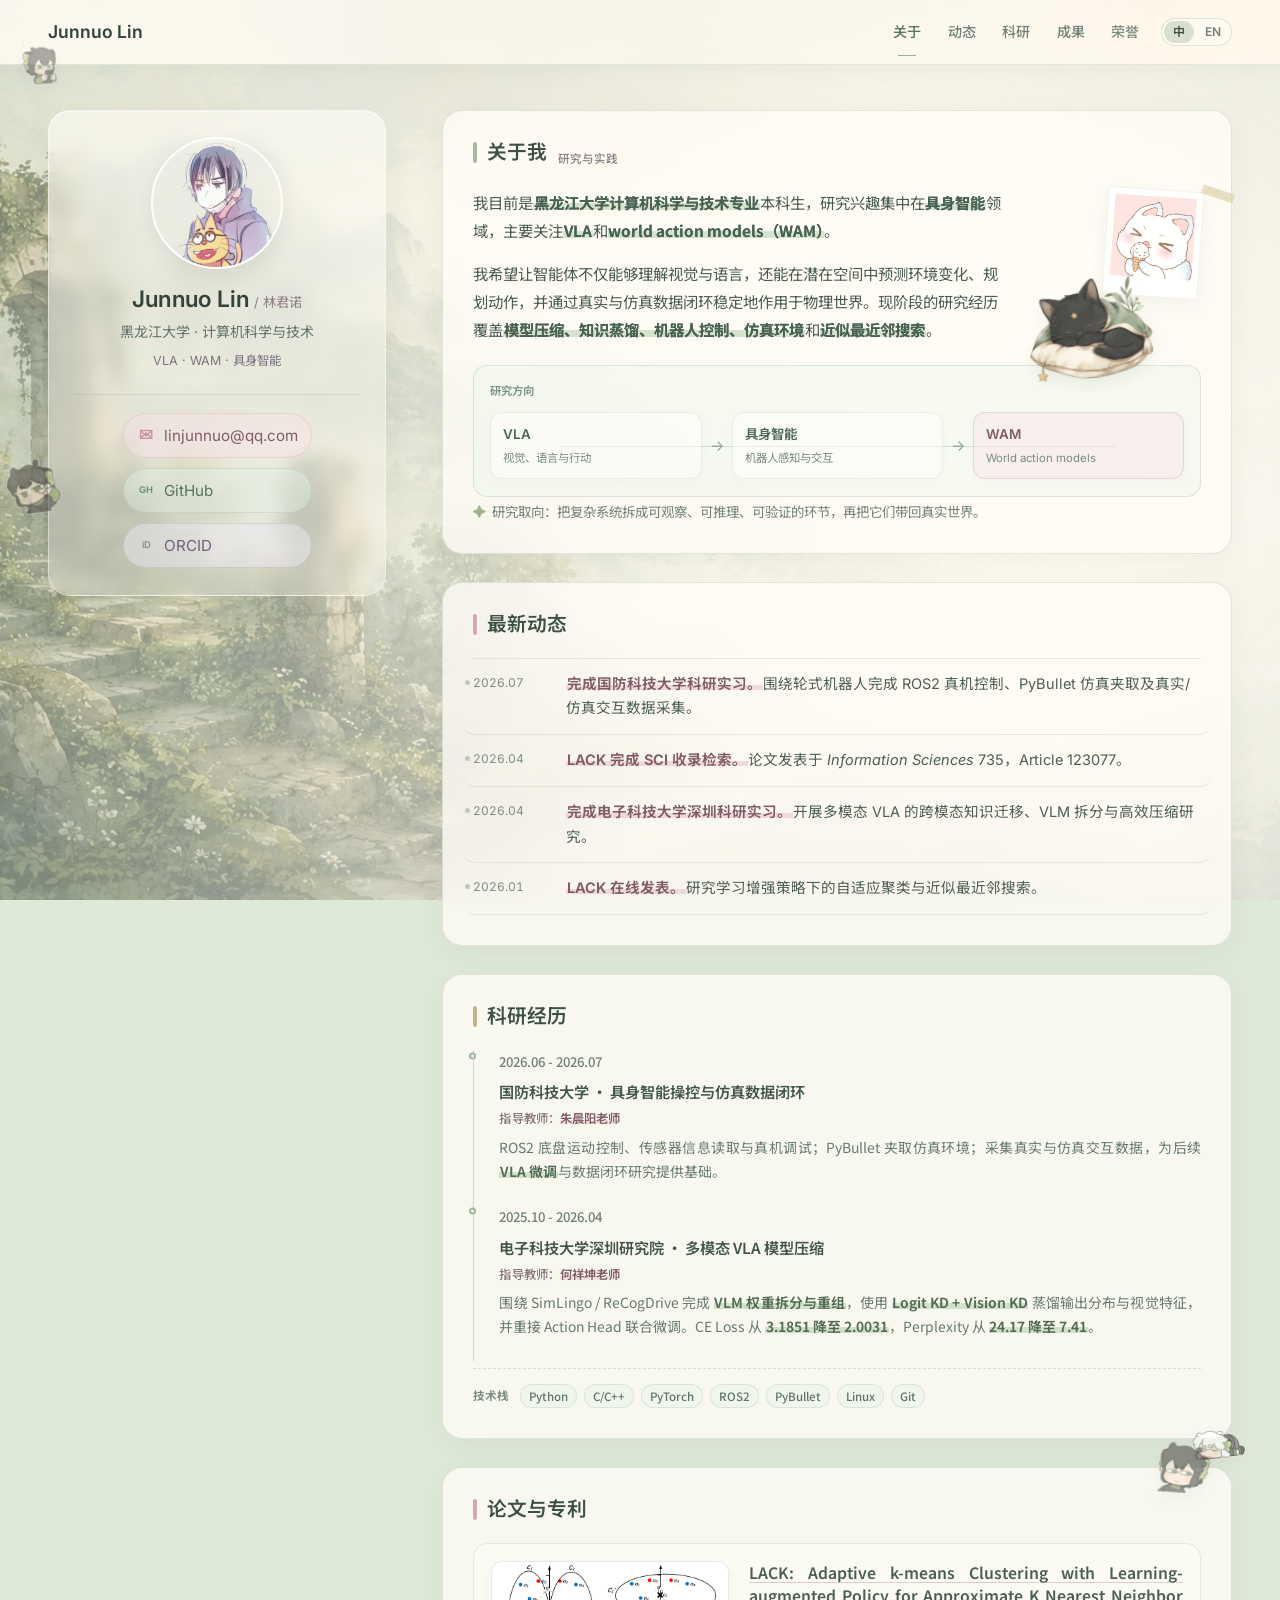
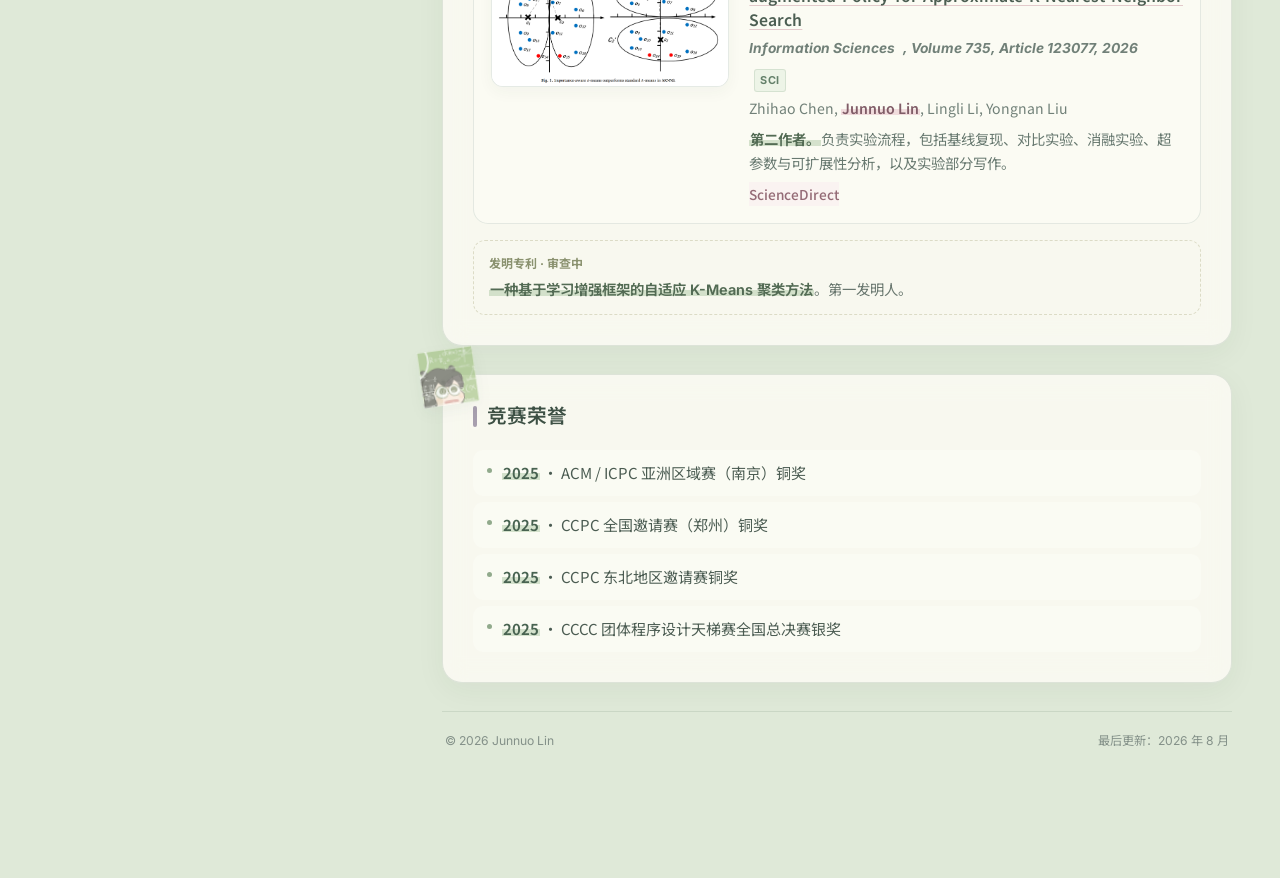
==== versions/v2/index.html @ f2a50eb1 "Publish refined bilingual academic homepage" ====
<!doctype html>
<html lang="zh-CN" data-language="zh">
<head>
  <meta charset="utf-8">
  <meta name="viewport" content="width=device-width, initial-scale=1">
  <meta name="description" content="林君诺的个人学术主页，研究方向集中在具身智能领域，主要关注 VLA 与 world action models（WAM）。">
  <meta name="theme-color" content="#e8eee2">
  <meta property="og:type" content="website">
  <meta property="og:url" content="https://jnlin-re.github.io/versions/v2/">
  <meta property="og:title" content="林君诺 | 学术主页">
  <meta property="og:description" content="具身智能领域，主要关注 VLA 与 world action models（WAM）。">
  <meta property="og:image" content="https://jnlin-re.github.io/assets/avatar-cutout.png">
  <title>林君诺 | 学术主页</title>
  <link rel="preconnect" href="https://fonts.googleapis.com">
  <link rel="preconnect" href="https://fonts.gstatic.com" crossorigin>
  <link href="https://fonts.googleapis.com/css2?family=Inter:wght@400;500;600;700&amp;family=Noto+Sans+SC:wght@400;500;600;700&amp;display=swap" rel="stylesheet">
  <link rel="stylesheet" href="css/main.css">
  <link rel="stylesheet" href="css/scrapbook.css">
  <script src="js/main.js" defer></script>
</head>
<body class="scrapbook-theme">
  <a class="skip-link" href="#main-content">
    <span data-lang="zh">跳到主要内容</span><span data-lang="en">Skip to main content</span>
  </a>

  <header class="site-header">
    <img class="header-sticker" src="assets/sticker-phone.gif" alt="" aria-hidden="true">
    <div class="container header-inner">
      <a class="site-name" href="#about" aria-label="Junnuo Lin homepage">Junnuo Lin</a>
      <nav class="top-nav" id="top-nav" aria-label="主导航" data-zh-label="主导航" data-en-label="Primary navigation">
        <a href="#about" data-section-link="about"><span data-lang="zh">关于</span><span data-lang="en">About</span></a>
        <a href="#news" data-section-link="news"><span data-lang="zh">动态</span><span data-lang="en">News</span></a>
        <a href="#research" data-section-link="research"><span data-lang="zh">科研</span><span data-lang="en">Research</span></a>
        <a href="#publications" data-section-link="publications"><span data-lang="zh">成果</span><span data-lang="en">Publications</span></a>
        <a href="#honors" data-section-link="honors"><span data-lang="zh">荣誉</span><span data-lang="en">Honors</span></a>
      </nav>
      <div class="header-actions">
        <div class="lang-switch" role="group" aria-label="语言选择" data-zh-label="语言选择" data-en-label="Language selection">
          <button class="lang-btn" type="button" data-lang-switch="zh" aria-pressed="true">中</button>
          <button class="lang-btn" type="button" data-lang-switch="en" aria-pressed="false">EN</button>
        </div>
      </div>
      <button class="menu-toggle" type="button" aria-expanded="false" aria-controls="top-nav" aria-label="打开菜单" data-zh-label="打开菜单" data-en-label="Open menu">
        <span data-lang="zh">菜单</span><span data-lang="en">Menu</span>
      </button>
    </div>
  </header>

  <main id="main-content">
    <section id="home-page" class="page-section active">
      <div class="container academic-layout">
        <aside class="profile-sidebar" aria-label="个人信息" data-zh-label="个人信息" data-en-label="Profile">
          <div class="profile-intro">
            <img class="avatar" src="../../assets/avatar-cutout.png" alt="林君诺的头像" data-zh-alt="林君诺的头像" data-en-alt="Portrait illustration of Junnuo Lin" width="460" height="460">
            <div class="intro-text">
              <h1 class="profile-name">Junnuo Lin <span class="profile-name-zh">/ 林君诺</span></h1>
              <p class="sidebar-role"><span data-lang="zh">黑龙江大学 · 计算机科学与技术</span><span data-lang="en">Heilongjiang University · Computer Science and Technology</span></p>
              <p class="sidebar-note"><span data-lang="zh">VLA · WAM · 具身智能</span><span data-lang="en">VLA · WAM · Embodied AI</span></p>
            </div>
          </div>

          <ul class="profile-links" aria-label="联系方式" data-zh-label="联系方式" data-en-label="Contact links">
            <li class="profile-email"><a href="mailto:linjunnuo@qq.com">linjunnuo@qq.com</a></li>
            <li class="github-link"><a href="https://github.com/jnlin-re" target="_blank" rel="noreferrer">GitHub</a></li>
            <li><a href="https://orcid.org/0009-0009-2755-1236" target="_blank" rel="noreferrer">ORCID</a></li>
          </ul>
          <img class="sidebar-sticker sidebar-sticker-bottom" src="assets/sticker-peek.gif" alt="" aria-hidden="true">
        </aside>

        <div class="content academic-content">
          <section id="about" class="section about" aria-labelledby="about-title">
            <div class="about-heading">
              <h2 id="about-title" class="section-title"><span data-lang="zh">关于我</span><span data-lang="en">About Me</span></h2>
              <span class="about-title-status"><span data-lang="zh">研究与实践</span><span data-lang="en">Research and practice</span></span>
            </div>
            <div class="about-shell">
              <div class="about-art" aria-hidden="true">
                <figure class="icecream-card"><img src="assets/icecream-cat.png" alt=""></figure>
                <img class="sleepy-cat" src="assets/original-black-cat-mascot.png" alt="">
              </div>
              <div class="about-copy">
                <p data-lang="zh">我目前是<strong>黑龙江大学计算机科学与技术专业</strong>本科生，研究兴趣集中在<strong>具身智能</strong>领域，主要关注<strong>VLA</strong>和<strong>world action models（WAM）</strong>。</p>
                <p data-lang="en">I am an undergraduate student in <strong>Computer Science and Technology at Heilongjiang University</strong>. My research interests center on <strong>embodied intelligence</strong>, with a focus on <strong>VLA</strong> and <strong>world action models (WAM)</strong>.</p>
                <p data-lang="zh">我希望让智能体不仅能够理解视觉与语言，还能在潜在空间中预测环境变化、规划动作，并通过真实与仿真数据闭环稳定地作用于物理世界。现阶段的研究经历覆盖<strong>模型压缩、知识蒸馏、机器人控制、仿真环境</strong>和<strong>近似最近邻搜索</strong>。</p>
                <p data-lang="en">I am interested in agents that go beyond visual-language understanding to predict environmental dynamics, plan actions in latent space, and interact reliably with the physical world through real-to-simulation data loops. My current experience spans <strong>model compression, knowledge distillation, robot control, simulation</strong>, and <strong>approximate nearest-neighbor search</strong>.</p>
                <div class="academic-route" aria-label="研究方向" data-zh-label="研究方向" data-en-label="Research focus">
                  <span class="route-label"><span data-lang="zh">研究方向</span><span data-lang="en">Research Focus</span></span>
                  <div class="route-stops">
                    <span class="route-stop"><b>VLA</b><small><span data-lang="zh">视觉、语言与行动</span><span data-lang="en">Vision, language, and action</span></small></span>
                    <span class="route-arrow" aria-hidden="true">&#8594;</span>
                    <span class="route-stop"><b><span data-lang="zh">具身智能</span><span data-lang="en">Embodied AI</span></b><small><span data-lang="zh">机器人感知与交互</span><span data-lang="en">Robotic perception and interaction</span></small></span>
                    <span class="route-arrow" aria-hidden="true">&#8594;</span>
                    <span class="route-stop current"><b>WAM</b><small>World action models</small></span>
                  </div>
                </div>
                <p class="about-aside" data-lang="zh">研究取向：把复杂系统拆成可观察、可推理、可验证的环节，再把它们带回真实世界。</p>
                <p class="about-aside" data-lang="en">Research principle: turn complex systems into observable, reasoned, and verifiable parts, then bring them back to the physical world.</p>
              </div>
            </div>
          </section>

          <section id="news" class="section news" aria-labelledby="news-title">
            <div class="section-heading"><h2 id="news-title" class="section-title"><span data-lang="zh">最新动态</span><span data-lang="en">News</span></h2></div>
            <ul class="news-list">
              <li class="news-item">
                <time datetime="2026-07" class="news-date">2026.07</time>
                <div class="news-copy">
                  <p data-lang="zh"><strong>完成国防科技大学科研实习。</strong>围绕轮式机器人完成 ROS2 真机控制、PyBullet 仿真夹取及真实/仿真交互数据采集。</p>
                  <p data-lang="en"><strong>Completed a research internship at the National University of Defense Technology.</strong> Worked on ROS2 control, PyBullet grasping simulation, and real/sim interaction data collection for a wheeled robot.</p>
                </div>
              </li>
              <li class="news-item">
                <time datetime="2026-04" class="news-date">2026.04</time>
                <div class="news-copy">
                  <p data-lang="zh"><strong>LACK 完成 SCI 收录检索。</strong>论文发表于 <em>Information Sciences</em> 735，Article 123077。</p>
                  <p data-lang="en"><strong>LACK was indexed by SCI.</strong> The paper was published in <em>Information Sciences</em> 735, Article 123077.</p>
                </div>
              </li>
              <li class="news-item">
                <time datetime="2026-04" class="news-date">2026.04</time>
                <div class="news-copy">
                  <p data-lang="zh"><strong>完成电子科技大学深圳科研实习。</strong>开展多模态 VLA 的跨模态知识迁移、VLM 拆分与高效压缩研究。</p>
                  <p data-lang="en"><strong>Completed a research internship at UESTC Shenzhen.</strong> Studied cross-modal knowledge transfer, VLM decoupling, and efficient compression for multimodal VLA agents.</p>
                </div>
              </li>
              <li class="news-item">
                <time datetime="2026-01" class="news-date">2026.01</time>
                <div class="news-copy">
                  <p data-lang="zh"><strong>LACK 在线发表。</strong>研究学习增强策略下的自适应聚类与近似最近邻搜索。</p>
                  <p data-lang="en"><strong>LACK was published online.</strong> The work studies adaptive clustering and approximate nearest-neighbor search with a learning-augmented policy.</p>
                </div>
              </li>
            </ul>
          </section>

          <section id="research" class="section" aria-labelledby="research-title">
            <img class="section-sticker project-sticker" src="assets/sticker-tired.gif" alt="" aria-hidden="true">
            <h2 id="research-title" class="section-title"><span data-lang="zh">科研经历</span><span data-lang="en">Research Experience</span></h2>
            <ul class="project-list timeline">
              <li class="project-item">
                <span class="timeline-time">2026.06 - 2026.07</span>
                <div class="project-head">
                  <p class="entry-title" data-lang="zh">国防科技大学 · 具身智能操控与仿真数据闭环</p>
                  <p class="entry-title" data-lang="en">National University of Defense Technology · Embodied Control and Sim-to-Real Data Loop</p>
                  <p class="entry-mentor" data-lang="zh">指导教师：<span class="mentor-name">朱晨阳老师</span></p>
                  <p class="entry-mentor" data-lang="en">Mentor: <span class="mentor-name">Chenyang Zhu</span></p>
                  <p class="entry-sub" data-lang="zh">ROS2 底盘运动控制、传感器信息读取与真机调试；PyBullet 夹取仿真环境；采集真实与仿真交互数据，为后续 <strong>VLA 微调</strong>与数据闭环研究提供基础。</p>
                  <p class="entry-sub" data-lang="en">Integrated ROS2 chassis control, sensor access, and real-robot debugging; built a PyBullet grasping environment; and collected real/sim interaction data for later <strong>VLA fine-tuning</strong> and closed-loop research.</p>
                </div>
              </li>
              <li class="project-item">
                <span class="timeline-time">2025.10 - 2026.04</span>
                <div class="project-head">
                  <p class="entry-title" data-lang="zh">电子科技大学深圳研究院 · 多模态 VLA 模型压缩</p>
                  <p class="entry-title" data-lang="en">UESTC Shenzhen · Multimodal VLA Model Compression</p>
                  <p class="entry-mentor" data-lang="zh">指导教师：<span class="mentor-name">何祥坤老师</span></p>
                  <p class="entry-mentor" data-lang="en">Mentor: <span class="mentor-name">Xiangkun He</span></p>
                  <p class="entry-sub" data-lang="zh">围绕 SimLingo / ReCogDrive 完成 <strong>VLM 权重拆分与重组</strong>，使用 <strong>Logit KD + Vision KD</strong> 蒸馏输出分布与视觉特征，并重接 Action Head 联合微调。CE Loss 从 <strong>3.1851 降至 2.0031</strong>，Perplexity 从 <strong>24.17 降至 7.41</strong>。</p>
                  <p class="entry-sub" data-lang="en">Decoupled and reorganized <strong>VLM weights</strong> from SimLingo / ReCogDrive-related models, then used <strong>Logit KD + Vision KD</strong> and action-head fine-tuning. CE Loss decreased from <strong>3.1851 to 2.0031</strong>, and Perplexity from <strong>24.17 to 7.41</strong>.</p>
                </div>
              </li>
            </ul>
            <div class="toolkit" aria-label="技术栈" data-zh-label="技术栈" data-en-label="Toolkit">
              <span class="toolkit-label"><span data-lang="zh">技术栈</span><span data-lang="en">Toolkit</span></span>
              <span>Python</span><span>C/C++</span><span>PyTorch</span><span>ROS2</span><span>PyBullet</span><span>Linux</span><span>Git</span>
            </div>
          </section>

          <section id="publications" class="section" aria-labelledby="publications-title">
            <img class="section-sticker publication-sticker" src="assets/sticker-curious.gif" alt="" aria-hidden="true">
            <h2 id="publications-title" class="section-title"><span data-lang="zh">论文与专利</span><span data-lang="en">Publications and Patent</span></h2>
            <div class="publication lack-publication">
              <figure class="pub-figure">
                <img class="pub-figure-image" src="assets/lack-figure.png" alt="LACK 论文图 1：重要性感知 k-means 与标准 k-means 在 AKNNs 中的比较" data-zh-alt="LACK 论文图 1：重要性感知 k-means 与标准 k-means 在 AKNNs 中的比较" data-en-alt="LACK Figure 1: Importance-aware k-means compared with standard k-means in AKNNs" width="1337" height="704" loading="lazy" decoding="async">
              </figure>
              <div class="pub-content">
                <p class="pub-title"><a href="https://www.sciencedirect.com/science/article/abs/pii/S0020025526000083" target="_blank" rel="noreferrer">LACK: Adaptive k-means Clustering with Learning-augmented Policy for Approximate K Nearest Neighbor Search</a></p>
                <p class="pub-venue"><em>Information Sciences</em>, Volume 735, Article 123077, 2026 <span class="pub-venue-tag">SCI</span></p>
                <p class="pub-authors">Zhihao Chen, <strong class="author-highlight">Junnuo Lin</strong>, Lingli Li, Yongnan Liu</p>
                <p class="pub-desc" data-lang="zh"><strong>第二作者。</strong>负责实验流程，包括基线复现、对比实验、消融实验、超参数与可扩展性分析，以及实验部分写作。</p>
                <p class="pub-desc" data-lang="en"><strong>Second author.</strong> Contributed the experimental pipeline, including baseline reproduction, comparative and ablation studies, hyperparameter and scalability analysis, and writing the experimental section.</p>
                <div class="pub-links"><a href="https://www.sciencedirect.com/science/article/abs/pii/S0020025526000083" target="_blank" rel="noreferrer">ScienceDirect</a></div>
              </div>
            </div>
            <div class="patent-note">
              <p class="patent-label"><span data-lang="zh">发明专利 · 审查中</span><span data-lang="en">Invention Patent · Under Review</span></p>
              <p data-lang="zh"><strong>一种基于学习增强框架的自适应 K-Means 聚类方法</strong>。第一发明人。</p>
              <p data-lang="en"><strong>An Adaptive K-Means Clustering Method Based on a Learning-Augmented Framework.</strong> First inventor.</p>
            </div>
          </section>

          <section id="honors" class="section" aria-labelledby="honors-title">
            <img class="section-sticker award-sticker" src="assets/sticker-math.gif" alt="" aria-hidden="true">
          <h2 id="honors-title" class="section-title"><span data-lang="zh">竞赛荣誉</span><span data-lang="en">Honors</span></h2>
          <ul class="award-list">
              <li class="award-item"><strong>2025</strong> · <span data-lang="zh">ACM / ICPC 亚洲区域赛（南京）铜奖</span><span data-lang="en">ACM / ICPC Asia Regional Contest, Nanjing - Bronze Medal</span></li>
              <li class="award-item"><strong>2025</strong> · <span data-lang="zh">CCPC 全国邀请赛（郑州）铜奖</span><span data-lang="en">CCPC National Invitational Contest, Zhengzhou - Bronze Medal</span></li>
              <li class="award-item"><strong>2025</strong> · <span data-lang="zh">CCPC 东北地区邀请赛铜奖</span><span data-lang="en">CCPC Northeast Invitational Contest - Bronze Medal</span></li>
              <li class="award-item"><strong>2025</strong> · <span data-lang="zh">CCCC 团体程序设计天梯赛全国总决赛银奖</span><span data-lang="en">CCCC Collegiate Computer Programming Contest National Finals - Silver Medal</span></li>
            </ul>
          </section>

          <footer class="site-footer">
            <p>© 2026 Junnuo Lin</p>
            <p><span data-lang="zh">最后更新：2026 年 8 月</span><span data-lang="en">Last updated: August 2026</span></p>
          </footer>
        </div>
      </div>
    </section>
  </main>
</body>
</html>
---- versions/v2/css/main.css ----
:root{--bg:#f8f5fb;--bg-elevated:#ffffff;--bg-card:#ffffff;--text:#2d2040;--muted:#7b6b8a;--border:#e0d8ec;--link:#6b4f8a;--accent:#7b5ea7;--accent-glow:rgba(123, 94, 167, 0.12);--container:860px;--header-h:62px;--serif:"Noto Serif SC",Georgia,"Times New Roman",serif;--sans:"Lato","Noto Sans SC","PingFang SC","Microsoft YaHei",sans-serif;--radius:10px;--shadow-sm:0 1px 3px rgba(45, 32, 64, 0.08);--shadow-md:0 4px 16px rgba(45, 32, 64, 0.1);--transition:0.25s cubic-bezier(0.4, 0, 0.2, 1)}*,::after,::before{margin:0;padding:0;box-sizing:border-box}html{scroll-behavior:smooth}body{font-family:var(--serif);background:var(--bg);color:var(--text);line-height:1.7;-webkit-font-smoothing:antialiased;-moz-osx-font-smoothing:grayscale}img{max-width:100%;display:block}a{color:var(--link);text-decoration:none}a:hover{color:var(--text);border-bottom:1px dotted}.container{width:min(var(--container),calc(100% - 40px));margin:0 auto}.site-header{position:fixed;top:0;left:0;right:0;z-index:1000;border-bottom:1px solid var(--border);background:rgba(248,245,251,.95);backdrop-filter:blur(8px);-webkit-backdrop-filter:blur(8px)}.header-inner{display:flex;align-items:center;min-height:var(--header-h);gap:16px}.nav-brand{display:flex;align-items:center;gap:10px}.avatar-small{width:32px;height:32px;border-radius:50%;object-fit:cover}.site-name{font-family:var(--serif);font-size:1.15rem;font-weight:700;color:var(--text);text-decoration:none;letter-spacing:.01em}.site-name:hover{color:var(--text);text-decoration:none}.top-nav{display:flex;align-items:center;gap:28px;margin-left:auto}.top-nav a{color:var(--muted);font-size:.92rem;font-weight:500;text-decoration:none;padding:4px 0;position:relative;transition:color .2s;letter-spacing:.02em}.top-nav a.active,.top-nav a:hover{color:var(--text)}.top-nav a.active::after{content:'';position:absolute;bottom:-2px;left:0;right:0;height:1.5px;background:var(--text)}.header-actions{display:flex;align-items:center;gap:10px;margin-left:8px}.lang-switch{display:inline-flex;align-items:center;gap:3px;padding:3px;border:1px solid var(--border);border-radius:999px;background:0 0}.lang-btn{border:none;background:0 0;color:var(--muted);font:inherit;font-size:.85rem;font-weight:700;line-height:1;padding:6px 11px;border-radius:999px;cursor:pointer;transition:background .2s,color .2s}.lang-btn:hover{color:var(--text)}.lang-btn.active{background:var(--text);color:var(--bg)}.menu-toggle{display:none;border:1px solid var(--border);background:0 0;color:var(--text);font:inherit;font-size:.9rem;padding:6px 10px;cursor:pointer;border-radius:4px}main{margin-top:var(--header-h);min-height:calc(100vh - var(--header-h))}.page-section{display:none;animation:.3s fadeIn}.page-section.active{display:block}@keyframes fadeIn{from{opacity:0;transform:translateY(8px)}to{opacity:1;transform:translateY(0)}}#intro-page{background:#111;color:#e8e0d6;position:relative;height:calc(100vh - var(--header-h));overflow:hidden}.intro-shell{height:calc(100vh - var(--header-h));display:flex;align-items:center;justify-content:center;padding:40px 20px}.scene{text-align:center;user-select:none}.intro-tagline{position:relative;display:inline-block;margin-bottom:0}.intro-tagline h1{font-family:var(--serif);font-size:clamp(2.4rem, 7vw, 4.2rem);font-weight:800;line-height:1.2;color:#f5e6d3;letter-spacing:.08em;padding-top:50px;text-shadow:0 1px 0 #d4c4b0,0 2px 0 #c2b09c,0 3px 0 #b09d88,0 4px 0 #9e8a76,0 5px 0 #8c7764,0 6px 1px rgba(0,0,0,.15),0 8px 24px rgba(0,0,0,.35)}.cat-stage{position:absolute;top:10px;right:10px;width:65px;height:50px;z-index:10;filter:drop-shadow(0 2px 4px rgba(45, 32, 64, .15));cursor:pointer;transition:transform .1s}.cat-stage svg{display:block;width:100%;height:100%;overflow:visible}.cat-states{display:flex;justify-content:center;gap:8px;margin-top:14px}.cat-state-dot{width:8px;height:8px;border-radius:50%;background:rgba(255,255,255,.2);cursor:pointer;transition:background .25s,transform .25s}.cat-state-dot:hover{transform:scale(1.3)}.cat-state-dot.active{background:#d4a574}.cat-state-label{margin-top:8px;font-size:.82rem;color:rgba(255,255,255,.4);letter-spacing:.04em}.intro-divider{width:40px;height:1px;background:rgba(255,255,255,.15);margin:24px auto 16px}.intro-name{font-family:var(--serif);font-size:.9rem;font-weight:700;letter-spacing:.25em;color:rgba(255,255,255,.35);margin-bottom:16px}.intro-nav{display:flex;justify-content:center;align-items:center;gap:12px;font-size:.88rem}.intro-nav a{color:rgba(255,255,255,.5);text-decoration:none;cursor:pointer;transition:color .2s}.intro-nav a:hover{color:#d4a574}.intro-nav-dot{color:rgba(255,255,255,.15)}.intro-hint{position:fixed;bottom:20px;left:0;right:0;text-align:center;font-size:.75rem;color:rgba(255,255,255,.2);pointer-events:none;letter-spacing:.03em}@keyframes tailWag{0%,100%{transform:rotate(-8deg)}50%{transform:rotate(8deg)}}@keyframes tailWagFast{0%,100%{transform:rotate(-12deg)}50%{transform:rotate(12deg)}}.profile-center{text-align:center;padding:48px 32px 36px;margin-bottom:48px;background:linear-gradient(180deg,var(--accent-glow) 0,transparent 100%);border-bottom:1px solid var(--border);border-radius:var(--radius) var(--radius) 0 0;position:relative}.profile-center::before{content:'';position:absolute;top:0;left:50%;transform:translateX(-50%);width:120px;height:2px;background:linear-gradient(90deg,transparent,var(--accent),transparent)}.profile-center .avatar{width:96px;height:96px;border-radius:50%;object-fit:cover;margin:0 auto 16px;display:block;border:3px solid var(--accent);box-shadow:0 0 20px var(--accent-glow),0 0 40px rgba(123,94,167,.08);transition:transform var(--transition),box-shadow var(--transition)}.profile-center .avatar:hover{transform:scale(1.05);box-shadow:0 0 28px var(--accent-glow),0 0 56px rgba(123,94,167,.12)}.profile-name{font-family:var(--serif);font-size:1.65rem;font-weight:700;line-height:1.2;letter-spacing:.04em;color:var(--text)}.profile-name-en{font-size:.88rem;font-weight:400;font-style:italic;color:var(--muted);margin-top:4px}.profile-meta{margin-top:10px;display:flex;justify-content:center;gap:6px;font-size:.88rem;color:var(--muted);list-style:none}.profile-meta li+li::before{content:'·';margin-right:6px;color:var(--border)}.profile-tags{margin-top:14px;display:flex;justify-content:center;flex-wrap:wrap;gap:8px}.profile-tag{font-size:.78rem;padding:4px 14px;background:rgba(123,94,167,.1);color:var(--accent);border-radius:999px;letter-spacing:.02em;border:1px solid rgba(123,94,167,.2);transition:background var(--transition),border-color var(--transition)}.profile-tag:hover{background:rgba(123,94,167,.18);border-color:rgba(123,94,167,.35)}.profile-links{margin-top:16px;display:flex;justify-content:center;flex-wrap:wrap;gap:10px}.profile-links a{font-size:.84rem;color:var(--muted);text-decoration:none;padding:5px 16px;border:1px solid var(--border);border-radius:999px;transition:all var(--transition)}.profile-links a:hover{color:var(--accent);border-color:var(--accent);background:rgba(123,94,167,.08);text-decoration:none}.content{max-width:840px;margin:0 auto}.timeline{list-style:none;border-left:2px solid var(--border);padding-left:24px;position:relative}.timeline-time{display:block;font-size:.8rem;font-weight:600;color:var(--accent);letter-spacing:.04em;margin-bottom:4px;position:relative}.timeline-time::before{content:'';position:absolute;left:-51px;top:50%;transform:translateY(-50%);width:8px;height:8px;border-radius:50%;background:var(--accent);box-shadow:0 0 8px var(--accent-glow)}.pub-venue-tag{display:inline-block;font-size:.76rem;padding:2px 8px;background:rgba(123,94,167,.12);color:var(--accent);border-radius:4px;font-weight:600;letter-spacing:.02em}.pub-role-tag{display:inline-block;font-size:.76rem;padding:2px 8px;background:rgba(123,94,167,.18);color:#a78bc7;border:1px solid rgba(123,94,167,.35);border-radius:4px;font-weight:700;letter-spacing:.02em}.section+.section{margin-top:56px}.section-title{font-family:var(--serif);font-size:1.25rem;font-weight:700;letter-spacing:.06em;margin-bottom:22px;padding:20px 0 0;border-top:none;color:var(--accent);display:flex;align-items:center;gap:12px}.section-title::before{content:'';display:inline-block;width:4px;height:1.1em;background:var(--accent);border-radius:2px;flex-shrink:0}.section:first-child .section-title{padding-top:0}.about p{font-size:.96rem;line-height:1.85;color:#4a3d5a;padding:16px 20px;background:#f3eef8;border-radius:var(--radius);border-left:3px solid var(--accent);box-shadow:var(--shadow-sm)}.award-list,.edu-list,.project-list{list-style:none}.edu-item{padding:14px 20px;background:var(--bg-card);border-radius:var(--radius);border:1px solid var(--border)}.contact-item{padding:10px 0;border-bottom:1px solid var(--border)}.contact-item:last-child{border-bottom:none}.edu-head,.project-head{display:grid;grid-template-columns:minmax(0,1fr) auto;gap:10px;align-items:start}.entry-title{font-size:.95rem;font-weight:600;color:var(--text)}.entry-sub{margin-top:3px;font-size:.88rem;color:var(--muted)}.entry-time{white-space:nowrap;font-size:.85rem;color:var(--muted);font-variant-numeric:tabular-nums}.pub-caption{font-size:.88rem;color:var(--muted);margin-bottom:26px}.publication{display:flex;gap:24px;margin-bottom:36px;align-items:flex-start;background:var(--bg-card);border-radius:var(--radius);border:1px solid var(--border);padding:20px;transition:border-color var(--transition),box-shadow var(--transition)}.publication:hover{border-color:rgba(123,94,167,.25);box-shadow:var(--shadow-md)}.publogo{width:200px;height:auto;min-height:80px;max-height:150px;border-radius:6px;box-shadow:var(--shadow-sm);flex-shrink:0;object-fit:contain;border:1px solid var(--border);transition:transform .2s;background:var(--bg)}.publication:hover .publogo{transform:scale(1.02)}.pub-content{flex:1;min-width:0}.pub-title{font-family:var(--serif);font-weight:700;font-size:1.05rem;color:var(--text);display:block;margin-bottom:6px;line-height:1.4}.pub-title:hover{color:var(--accent);text-decoration:none}.pub-title a{color:var(--text);transition:color var(--transition)}.pub-title a:hover{color:var(--accent);text-decoration:none}.pub-venue{display:flex;flex-wrap:wrap;align-items:baseline;gap:8px;margin:5px 0 7px;font-size:.92rem;font-weight:700;color:var(--text);letter-spacing:.2px}.pub-venue .pub-venue-tag{display:inline-flex;align-items:center;font-size:.78rem;font-weight:700;padding:2px 9px;border-radius:4px;background:rgba(123,94,167,.12);color:var(--accent);border:1px solid rgba(123,94,167,.2)}.pub-venue .pub-role-tag{display:inline-flex;align-items:center;font-size:.78rem;font-weight:700;padding:2px 9px;border-radius:4px;background:rgba(123,94,167,.18);color:#a78bc7;border:1px solid rgba(123,94,167,.35)}.pub-authors{color:var(--muted);margin:6px 0;font-size:.9rem;line-height:1.55}.pub-authors .author-highlight{color:var(--accent);font-weight:700}.pub-desc{margin-top:8px;font-size:.9rem;color:#5a4d6a;line-height:1.65;font-style:italic}.pub-links{margin-top:10px;display:flex;flex-wrap:wrap;align-items:center;gap:14px}.pub-links a{display:inline-flex;align-items:center;font-size:.82rem;font-weight:700;text-transform:uppercase;letter-spacing:.4px;padding:3px 12px;border:1px solid var(--border);border-radius:999px;text-decoration:none;color:var(--muted);transition:all var(--transition)}.pub-links a:hover{color:var(--accent);border-color:var(--accent);background:rgba(123,94,167,.08);text-decoration:none}.project-item{padding:16px 20px 20px;position:relative;background:var(--bg-card);border-radius:var(--radius);border:1px solid var(--border);margin-bottom:12px;transition:border-color var(--transition),box-shadow var(--transition),transform var(--transition)}.project-item:hover{border-color:rgba(123,94,167,.25);box-shadow:var(--shadow-md);transform:translateY(-1px)}.project-item:last-child{margin-bottom:0}.project-points{margin-top:8px;padding-left:16px;display:grid;gap:4px;list-style-type:disc}.project-points li{font-size:.9rem;color:#5a4d6a;line-height:1.65}.award-list{list-style:none;display:grid;gap:8px}.award-item{padding:12px 16px;border-bottom:none;font-size:.92rem;color:var(--text);line-height:1.5;background:var(--bg-card);border-radius:8px;border:1px solid var(--border);display:flex;align-items:center;gap:10px;transition:border-color var(--transition),transform var(--transition)}.award-item::before{content:'◆';color:var(--accent);font-size:.6rem;flex-shrink:0}.award-item:hover{border-color:rgba(123,94,167,.25);transform:translateX(4px)}.award-item:last-child{border-bottom:none}.contact-list{list-style:none;max-width:540px;background:var(--bg-card);border-radius:var(--radius);border:1px solid var(--border);padding:8px 20px}.blog-container{max-width:860px;margin:0 auto;padding:28px 0 56px}.blog-header{margin-bottom:28px;padding-top:20px;border-top:1px solid var(--border)}.blog-title{font-family:var(--serif);font-size:1.25rem;font-weight:700;letter-spacing:.06em;color:var(--accent);display:flex;align-items:center;gap:12px}.blog-title::before{content:'';display:inline-block;width:4px;height:1.1em;background:var(--accent);border-radius:2px;flex-shrink:0}.blog-list{list-style:none;border-left:2px solid var(--border);padding-left:24px}.blog-card{padding:16px 20px;position:relative;cursor:pointer;margin-bottom:12px;background:var(--bg-card);border-radius:var(--radius);border:1px solid var(--border);transition:border-color var(--transition),box-shadow var(--transition),transform var(--transition)}.blog-card:last-child{margin-bottom:0}.blog-card:hover{border-color:rgba(123,94,167,.25);box-shadow:var(--shadow-md);transform:translateY(-2px)}.blog-card .timeline-time{display:block;font-size:.8rem;font-weight:600;color:var(--accent);letter-spacing:.04em;margin-bottom:6px}.blog-tag{display:inline-block;background:0 0;padding:2px 8px;border-radius:3px;font-size:.75rem;color:var(--muted);margin-bottom:8px;border:1px solid var(--border);letter-spacing:.02em}.blog-card-title{font-family:var(--serif);font-size:1.08rem;font-weight:700;margin-bottom:8px;color:var(--text);line-height:1.4}.blog-card-excerpt{font-size:.9rem;color:#5a4d6a;line-height:1.6;margin-bottom:12px;display:-webkit-box;-webkit-line-clamp:2;-webkit-box-orient:vertical;overflow:hidden}.blog-card-footer{display:flex;justify-content:space-between;align-items:center;flex-wrap:wrap;gap:10px}.blog-metrics{display:flex;flex-wrap:wrap;gap:8px;font-size:.78rem;color:var(--muted)}.blog-metric{display:inline-block;padding:1px 6px;background:0 0;border:1px solid var(--border);border-radius:3px;font-size:.76rem;color:var(--muted)}.read-more-btn{background:0 0;border:1px solid var(--border);color:var(--muted);padding:4px 12px;border-radius:3px;font-size:.8rem;cursor:pointer;transition:.2s}.read-more-btn:hover{background:var(--border);color:var(--text);border-color:var(--text)}.blog-detail{max-width:860px;margin:0 auto;padding:36px 0 60px;display:none}.blog-detail.active{display:block;animation:.3s fadeIn}.back-btn{display:inline-flex;align-items:center;gap:6px;color:var(--muted);font-size:.88rem;margin-bottom:24px;cursor:pointer;padding:6px 12px;border-radius:4px;text-decoration:none;transition:.2s}.back-btn:hover{background:var(--border);color:var(--text);text-decoration:none}.blog-detail-layout{display:flex;gap:40px;align-items:flex-start}.blog-toc{position:sticky;top:82px;width:180px;flex-shrink:0;max-height:calc(100vh - 122px);overflow-y:auto;padding-top:4px}.blog-toc .toc-item{display:block;padding:5px 0 5px 12px;font-size:.82rem;color:var(--muted);text-decoration:none;border-left:2px solid transparent;transition:.2s;line-height:1.4}.blog-toc .toc-item:hover{color:var(--text)}.blog-toc .toc-item.active{color:var(--accent);border-left-color:var(--accent)}.blog-detail-content{flex:1;min-width:0;font-size:1rem;line-height:1.85;color:#4a3d5a}.blog-detail-content h1{font-family:var(--serif);font-size:1.7rem;font-weight:700;line-height:1.35;margin-bottom:14px;color:var(--text)}.blog-detail-content h3{font-family:var(--serif);font-size:1.2rem;font-weight:700;margin:28px 0 14px;color:var(--text)}.blog-detail-content p{margin-bottom:16px}.blog-detail-content code{background:var(--border);padding:2px 6px;border-radius:3px;font-family:"Courier New",monospace;font-size:.9em}.blog-detail-content pre{background:#f3eef8;color:#2d2040;padding:16px;border-radius:6px;overflow-x:auto;margin:20px 0}.blog-detail-content ul{margin:16px 0;padding-left:24px}.blog-detail-content li{margin:8px 0}.section{scroll-margin-top:calc(var(--header-h) + 20px);opacity:0;transform:translateY(20px);transition:opacity .5s,transform .5s}.section.visible{opacity:1;transform:translateY(0)}.content::after{content:'';display:block;height:60px}.hidden{display:none!important}@media (max-width:860px){.menu-toggle{display:inline-block}.top-nav{display:none;position:absolute;top:calc(100% + 1px);left:0;right:0;background:var(--bg);padding:16px 20px;border-bottom:1px solid var(--border);flex-direction:column;gap:10px;margin-left:0}.top-nav.open{display:flex}.header-inner{flex-wrap:wrap;padding:10px 0;min-height:auto}.header-actions{margin-left:auto}.profile-center{padding:36px 20px 28px}.blog-list{border-left:none;padding-left:0}.blog-container,.blog-detail{padding:20px 0 40px}.blog-toc{display:none}.blog-detail-layout{display:block}.blog-title{font-size:1.3rem}.blog-detail-title{font-size:1.4rem}}@media (max-width:560px){.container{width:calc(100% - 24px)}.header-inner{gap:10px}.header-actions{width:100%;justify-content:space-between}.intro-tagline h1{font-size:1.4rem}.profile-center{padding:28px 16px 24px}.profile-center .avatar{width:72px;height:72px}.profile-name{font-size:1.3rem}.publication{flex-direction:column;align-items:stretch}.publogo{width:100%;height:auto;max-height:200px;max-width:none}.about p,.blog-card,.project-item{padding:12px 14px}.section-title{font-size:1.1rem}.section+.section{margin-top:40px}.edu-head{grid-template-columns:1fr;gap:2px}}
---- versions/v2/css/scrapbook.css ----
/* Academic homepage theme — flat, formal, content-first. */

body.scrapbook-theme {
  --bg: #ffffff;
  --bg-elevated: #ffffff;
  --bg-card: #ffffff;
  --text: #1f2933;
  --muted: #5f6b7a;
  --border: #e5e7eb;
  --border-strong: #cbd2d9;
  --link: #0645ad;
  --link-hover: #04387a;
  --container: 960px;
  --header-h: 56px;
  --sans: -apple-system, BlinkMacSystemFont, "Segoe UI", "Lato", "Noto Sans SC", "PingFang SC", "Microsoft YaHei", Arial, sans-serif;
  background: var(--bg);
  color: var(--text);
  font-family: var(--sans);
  font-size: 15.5px;
  line-height: 1.65;
}

body.scrapbook-theme * {
  letter-spacing: 0;
}

.scrapbook-theme a {
  color: var(--link);
  text-decoration: none;
}

.scrapbook-theme a:hover {
  color: var(--link-hover);
  text-decoration: underline;
}

/* ---------- Header ---------- */
.scrapbook-theme .site-header {
  background: rgba(255, 255, 255, 0.96);
  backdrop-filter: blur(8px);
  -webkit-backdrop-filter: blur(8px);
  border-bottom: 1px solid var(--border);
  box-shadow: none;
}

.scrapbook-theme .header-inner {
  min-height: 56px;
  gap: 16px;
}

.scrapbook-theme .site-name {
  font-family: var(--sans);
  font-size: 1rem;
  font-weight: 700;
  color: var(--text);
  letter-spacing: 0;
}

.scrapbook-theme .site-name:hover {
  color: var(--text);
  text-decoration: none;
}

.scrapbook-theme .top-nav {
  margin-left: auto;
  display: flex;
  align-items: center;
  gap: 22px;
}

.scrapbook-theme .top-nav a {
  color: var(--muted);
  font-family: var(--sans);
  font-size: 0.9rem;
  font-weight: 500;
  padding: 4px 0;
  position: relative;
  letter-spacing: 0;
}

.scrapbook-theme .top-nav a:hover {
  color: var(--text);
  text-decoration: none;
}

.scrapbook-theme .top-nav a.active {
  color: var(--text);
}

.scrapbook-theme .top-nav a.active::after,
.scrapbook-theme .top-nav a::after {
  content: none;
}

.scrapbook-theme .lang-switch {
  border: 1px solid var(--border);
  border-radius: 4px;
  background: transparent;
  padding: 2px;
}

.scrapbook-theme .lang-btn {
  border-radius: 3px;
  color: var(--muted);
  font-family: var(--sans);
  font-size: 0.8rem;
  font-weight: 600;
  padding: 4px 9px;
}

.scrapbook-theme .lang-btn:hover {
  color: var(--text);
}

.scrapbook-theme .lang-btn.active {
  background: var(--text);
  color: #ffffff;
}

.scrapbook-theme .menu-toggle {
  display: none;
  border: 1px solid var(--border);
  border-radius: 4px;
  color: var(--text);
  font-family: var(--sans);
  font-size: 0.85rem;
  padding: 5px 10px;
}

/* ---------- Layout ---------- */
.scrapbook-theme main {
  padding-bottom: 80px;
}

.scrapbook-theme #home-page > .container {
  padding-top: 34px;
}

.scrapbook-theme .content {
  max-width: none;
}

.scrapbook-theme .content::after {
  height: 32px;
}

/* ---------- Intro ---------- */
.scrapbook-theme .profile-intro {
  display: grid;
  grid-template-columns: 84px minmax(0, 1fr);
  gap: 22px;
  align-items: start;
  padding-bottom: 30px;
  margin-bottom: 4px;
  border-bottom: 1px solid var(--border);
}

.scrapbook-theme .profile-intro .avatar {
  width: 84px;
  height: 84px;
  object-fit: cover;
  border: 1px solid var(--border);
  border-radius: 4px;
  box-shadow: none;
  transform: none;
}

.scrapbook-theme .profile-intro .avatar:hover {
  box-shadow: none;
  transform: none;
}

.scrapbook-theme .intro-text {
  min-width: 0;
}

.scrapbook-theme .profile-name {
  margin: 0 0 10px;
  font-family: var(--sans);
  font-size: 1.35rem;
  font-weight: 700;
  line-height: 1.25;
  color: var(--text);
  display: flex;
  align-items: baseline;
  flex-wrap: wrap;
  gap: 8px;
}

.scrapbook-theme .profile-name .name-sep {
  color: var(--muted);
  font-weight: 400;
}

.scrapbook-theme .profile-name-en {
  font-size: 1rem;
  font-weight: 500;
  color: var(--muted);
}

.scrapbook-theme .intro-line {
  margin: 2px 0;
  color: var(--text);
  font-family: var(--sans);
  font-size: 0.95rem;
  line-height: 1.6;
}

.scrapbook-theme .intro-location {
  color: var(--muted);
}

.scrapbook-theme .intro-interests {
  margin: 9px 0 4px;
  color: var(--muted);
  font-family: var(--sans);
  font-size: 0.95rem;
  line-height: 1.6;
}

.scrapbook-theme .intro-links {
  margin: 11px 0 0;
  font-family: var(--sans);
  font-size: 0.92rem;
}

.scrapbook-theme .intro-links .sep {
  color: var(--muted);
  margin: 0 7px;
}

/* ---------- Sections ---------- */
.scrapbook-theme .section {
  opacity: 1;
  transform: none;
}

.scrapbook-theme .section + .section {
  margin-top: 42px;
}

.scrapbook-theme .section-title {
  margin: 0 0 16px;
  padding: 0 0 6px;
  border-bottom: 1px solid var(--border);
  color: var(--text);
  font-family: var(--sans);
  font-size: 1.15rem;
  font-weight: 700;
  line-height: 1.3;
  display: block;
}

.scrapbook-theme .section-title::before,
.scrapbook-theme .section-title::after {
  content: none;
}

.scrapbook-theme .about p {
  margin: 0;
  padding: 0;
  background: transparent;
  border: 0;
  border-radius: 0;
  box-shadow: none;
  color: var(--text);
  font-family: var(--sans);
  font-size: 0.97rem;
  line-height: 1.75;
}

/* ---------- Education ---------- */
.scrapbook-theme .edu-list {
  list-style: none;
}

.scrapbook-theme .edu-item {
  background: transparent;
  border: 0;
  border-radius: 0;
  box-shadow: none;
  padding: 6px 0;
}

.scrapbook-theme .edu-head {
  display: grid;
  grid-template-columns: minmax(0, 1fr) auto;
  gap: 12px;
  align-items: start;
}

.scrapbook-theme .entry-title {
  font-family: var(--sans);
  font-size: 0.95rem;
  font-weight: 600;
  color: var(--text);
}

.scrapbook-theme .entry-sub {
  margin-top: 2px;
  font-family: var(--sans);
  font-size: 0.88rem;
  color: var(--muted);
}

.scrapbook-theme .entry-time {
  font-family: var(--sans);
  font-size: 0.85rem;
  color: var(--muted);
  white-space: nowrap;
}

/* ---------- Publications ---------- */
.scrapbook-theme .pub-caption {
  font-size: 0.85rem;
  color: var(--muted);
  margin: 0 0 18px;
}

.scrapbook-theme .publication {
  display: grid;
  grid-template-columns: 130px minmax(0, 1fr);
  gap: 22px;
  padding: 18px 0;
  margin: 0;
  background: transparent;
  border: 0;
  border-radius: 0;
  box-shadow: none;
  border-bottom: 1px solid var(--border);
  align-items: start;
  transition: none;
}

.scrapbook-theme .publication:last-child {
  border-bottom: 0;
}

.scrapbook-theme .publication::before {
  content: none;
}

.scrapbook-theme .publication:hover {
  border-color: var(--border);
  box-shadow: none;
  transform: none;
}

.scrapbook-theme .publogo {
  width: 130px;
  max-height: 100px;
  object-fit: contain;
  background: #fafbfc;
  border: 1px solid var(--border);
  border-radius: 3px;
  box-shadow: none;
}

.scrapbook-theme .publication:hover .publogo {
  transform: none;
}

.scrapbook-theme .pub-content {
  min-width: 0;
}

.scrapbook-theme .pub-title {
  margin: 0 0 5px;
  font-family: var(--sans);
  font-size: 0.98rem;
  font-weight: 700;
  color: var(--text);
  line-height: 1.45;
}

.scrapbook-theme .pub-title a {
  color: var(--text);
}

.scrapbook-theme .pub-title:hover,
.scrapbook-theme .pub-title a:hover {
  color: var(--text);
  text-decoration: none;
}

.scrapbook-theme .pub-authors {
  margin: 0 0 6px;
  color: var(--muted);
  font-family: var(--sans);
  font-size: 0.88rem;
  line-height: 1.55;
}

.scrapbook-theme .pub-authors .author-highlight {
  color: var(--text);
  font-weight: 700;
}

.scrapbook-theme .pub-venue {
  margin: 4px 0 6px;
  font-size: 0.86rem;
  color: var(--muted);
  font-style: italic;
}

.scrapbook-theme .pub-links {
  margin-top: 6px;
  display: flex;
  align-items: center;
  flex-wrap: wrap;
  gap: 0;
}

.scrapbook-theme .pub-links a {
  font-family: var(--sans);
  font-size: 0.85rem;
  color: var(--link);
  padding: 0;
  background: transparent;
  border: 0;
  border-radius: 0;
  text-transform: none;
  letter-spacing: 0;
  font-weight: 400;
}

.scrapbook-theme .pub-links a:hover {
  color: var(--link-hover);
  background: transparent;
  border-color: transparent;
  text-decoration: underline;
}

.scrapbook-theme .pub-links a + a::before {
  content: "·";
  margin: 0 8px;
  color: var(--muted);
}

/* ---------- Projects / timeline ---------- */
.scrapbook-theme .project-list {
  list-style: none;
}

.scrapbook-theme .timeline {
  border-left: 2px solid var(--border);
  padding-left: 24px;
  margin: 0;
}

.scrapbook-theme .project-item {
  position: relative;
  background: transparent;
  border: 0;
  border-radius: 0;
  box-shadow: none;
  padding: 0 0 18px;
  margin: 0;
  transition: none;
}

.scrapbook-theme .project-item::before {
  content: none;
}

.scrapbook-theme .project-item:hover {
  border-color: transparent;
  box-shadow: none;
  transform: none;
}

.scrapbook-theme .project-item .timeline-time {
  display: block;
  position: relative;
  font-family: var(--sans);
  font-size: 0.82rem;
  font-weight: 500;
  color: var(--muted);
  letter-spacing: 0;
  margin-bottom: 4px;
}

.scrapbook-theme .project-item .timeline-time::before {
  content: "";
  position: absolute;
  left: -29px;
  top: 7px;
  width: 8px;
  height: 8px;
  background: #ffffff;
  border: 2px solid var(--muted);
  border-radius: 50%;
  box-shadow: none;
}

.scrapbook-theme .project-head {
  display: block;
}

.scrapbook-theme .project-head .entry-title {
  font-size: 0.95rem;
  font-weight: 600;
}

.scrapbook-theme .project-head .entry-sub {
  font-size: 0.88rem;
  color: var(--muted);
}

/* ---------- Awards ---------- */
.scrapbook-theme .award-list {
  list-style: none;
  display: block;
  gap: 0;
}

.scrapbook-theme .award-item {
  background: transparent;
  border: 0;
  border-radius: 0;
  box-shadow: none;
  padding: 5px 0 5px 14px;
  margin: 0;
  position: relative;
  color: var(--text);
  font-family: var(--sans);
  font-size: 0.94rem;
  line-height: 1.6;
  display: block;
  transition: none;
}

.scrapbook-theme .award-item::before {
  content: "·";
  position: absolute;
  left: 2px;
  top: 0;
  color: var(--muted);
  font-weight: 700;
}

.scrapbook-theme .award-item:hover {
  border-color: transparent;
  transform: none;
}

/* ---------- Contact ---------- */
.scrapbook-theme .contact-list {
  list-style: none;
  max-width: none;
  background: transparent;
  border: 0;
  border-radius: 0;
  box-shadow: none;
  padding: 0;
}

.scrapbook-theme .contact-item {
  padding: 5px 0;
  border: 0;
  color: var(--text);
  font-family: var(--sans);
  font-size: 0.94rem;
  line-height: 1.6;
}

.scrapbook-theme .contact-item:last-child {
  border-bottom: 0;
}

.scrapbook-theme .contact-item a {
  color: var(--link);
}

/* ---------- Blog (hidden) ---------- */
.scrapbook-theme #blog-page {
  display: none !important;
}

/* ---------- Responsive ---------- */
@media (max-width: 860px) {
  .scrapbook-theme .top-nav {
    display: none;
    position: absolute;
    top: 100%;
    left: 0;
    right: 0;
    background: #ffffff;
    border-bottom: 1px solid var(--border);
    padding: 10px 20px;
    flex-direction: column;
    gap: 6px;
    margin-left: 0;
  }

  .scrapbook-theme .top-nav.open {
    display: flex;
  }

  .scrapbook-theme .menu-toggle {
    display: inline-block;
  }

  .scrapbook-theme #home-page > .container {
    padding-top: 22px;
  }
}

@media (max-width: 640px) {
  .scrapbook-theme .container {
    width: calc(100% - 28px);
  }

  .scrapbook-theme .profile-intro {
    grid-template-columns: 68px minmax(0, 1fr);
    gap: 16px;
    padding-bottom: 24px;
  }

  .scrapbook-theme .profile-intro .avatar {
    width: 68px;
    height: 68px;
  }

  .scrapbook-theme .profile-name {
    font-size: 1.2rem;
  }

  .scrapbook-theme .publication {
    grid-template-columns: 1fr;
    gap: 10px;
    padding: 16px 0;
  }

  .scrapbook-theme .publogo {
    display: none;
  }

  .scrapbook-theme .edu-head {
    grid-template-columns: 1fr;
    gap: 2px;
  }

  .scrapbook-theme .entry-time {
    white-space: normal;
  }

  .scrapbook-theme .route-stops {
    gap: 5px;
  }

  .scrapbook-theme .route-arrow {
    font-size: .85rem;
  }

  .scrapbook-theme .route-stop {
    padding: 6px;
  }

  .scrapbook-theme .route-stop b {
    font-size: .76rem;
  }

  .scrapbook-theme .route-stop small {
    font-size: .65rem;
  }
}

@media (prefers-reduced-motion: reduce) {
  .scrapbook-theme *,
  .scrapbook-theme *::before,
  .scrapbook-theme *::after {
    transition-duration: 0.01ms !important;
    animation-duration: 0.01ms !important;
  }
}

/* ---------- Two-column academic homepage ---------- */
.scrapbook-theme {
  --header-h: 70px;
  --text: #4a4f54;
  --muted: #737b81;
  --border: #eceef0;
  --link: #4a4f54;
  --link-hover: #1f2933;
  font-family: "Space Grotesk", "Noto Sans SC", -apple-system, BlinkMacSystemFont, "Segoe UI", sans-serif;
}

.scrapbook-theme .site-header {
  background: #ffffff;
}

.scrapbook-theme .header-inner {
  max-width: 1280px;
  min-height: 70px;
  padding: 0 1em;
}

.scrapbook-theme .site-name,
.scrapbook-theme .top-nav a {
  color: #737b81;
  font-family: "Space Grotesk", "Noto Sans SC", sans-serif;
  font-weight: 600;
}

.scrapbook-theme .site-name {
  font-size: 1.16rem;
}

.scrapbook-theme .top-nav {
  gap: 2rem;
}

.scrapbook-theme .top-nav a {
  font-size: 1rem;
}

.scrapbook-theme .top-nav a:hover,
.scrapbook-theme .site-name:hover {
  color: #4a4f54;
}

.scrapbook-theme #home-page > .academic-layout {
  display: grid;
  grid-template-columns: 225px minmax(0, 1fr);
  gap: 72px;
  align-items: start;
  max-width: 1280px;
  padding-top: 48px;
}

.scrapbook-theme .profile-sidebar {
  position: sticky;
  top: calc(var(--header-h) + 34px);
}

.scrapbook-theme .profile-sidebar .profile-intro {
  display: block;
  margin: 0;
  padding: 0;
  border: 0;
}

.scrapbook-theme .profile-sidebar .avatar {
  width: 175px;
  height: 175px;
  margin: 0 0 18px;
  border: 2px solid #ffffff;
  border-radius: 50%;
  box-shadow: 0 0 0 1px var(--border-strong);
  object-fit: cover;
}

.scrapbook-theme .profile-sidebar .profile-name {
  display: block;
  margin: 0 0 5px;
  color: var(--text);
  font-family: "Space Grotesk", "Noto Sans SC", sans-serif;
  font-size: 1.3rem;
  font-weight: 700;
  line-height: 1.25;
}

.scrapbook-theme .sidebar-role {
  margin: 0;
  color: var(--muted);
  font-size: .9rem;
  line-height: 1.55;
}

.scrapbook-theme .profile-links {
  display: grid;
  gap: 12px;
  margin: 26px 0 0;
  padding: 0;
  list-style: none;
}

.scrapbook-theme .profile-links li {
  display: grid;
  grid-template-columns: 21px minmax(0, 1fr);
  align-items: center;
  min-height: 20px;
  color: var(--text);
  font-size: .95rem;
}

.scrapbook-theme .profile-links li::before {
  color: #555c61;
  font-size: 1.05rem;
  font-weight: 600;
  text-align: left;
}

.scrapbook-theme .profile-links .profile-email::before { content: "✉"; }
.scrapbook-theme .profile-links li:nth-child(2)::before { content: "g"; font-family: Georgia, serif; font-weight: 700; }
.scrapbook-theme .profile-links li:nth-child(3)::before { content: "◎"; color: #a6ce39; }
.scrapbook-theme .profile-links .github-link::before {
  content: "";
  width: 16px;
  height: 16px;
  border: 1.5px solid #1f2328;
  border-radius: 50%;
  background: #ffffff url("https://github.githubassets.com/favicons/favicon.svg") center / 12px 12px no-repeat;
}

/* ---------- Gentle illustrated details ---------- */
.scrapbook-theme {
  --accent-ink: #445765;
  --accent-sage: #7d9b8b;
  --accent-cream: #f5f0e6;
  background-color: transparent;
  background-image: none;
  isolation: isolate;
}

html {
  min-height: 100%;
  background: #dfe9d8 url("../assets/misty-mountain-bg.jpg") 20% top / cover fixed no-repeat;
}

body.scrapbook-theme::before {
  content: "";
  position: fixed;
  inset: var(--header-h) 0 0;
  z-index: -1;
  pointer-events: none;
  background:
    linear-gradient(90deg, rgba(241, 248, 235, .42), rgba(255, 255, 255, .76) 39%, rgba(255, 255, 255, .92) 100%),
    url("../assets/misty-mountain-bg.jpg") 20% top / cover no-repeat;
}

.scrapbook-theme main,
.scrapbook-theme .page-section,
.scrapbook-theme #home-page,
.scrapbook-theme #home-page > .academic-layout {
  background: transparent !important;
}

.scrapbook-theme .site-header {
  background: rgba(255, 255, 255, .80);
}

.scrapbook-theme .header-sticker {
  position: absolute;
  z-index: 3;
  left: max(18px, calc(50% - 625px));
  bottom: -27px;
  width: 58px;
  height: 58px;
  object-fit: contain;
  filter: drop-shadow(0 6px 8px rgba(40, 55, 47, .13));
  transform: rotate(-5deg);
  pointer-events: none;
}

.scrapbook-theme .top-nav a:last-child {
  padding: 3px 10px;
  border: 1px solid #d9e4dc;
  border-radius: 999px;
  color: var(--accent-ink);
}

.scrapbook-theme .academic-content .about {
  position: relative;
}

.scrapbook-theme .about-heading {
  display: flex;
  align-items: baseline;
  gap: 12px;
  margin: 0 0 16px;
  padding: 0 0 6px;
  border-bottom: 1px solid var(--border);
}

.scrapbook-theme .about-heading .section-title {
  flex: 0 0 auto;
  margin: 0;
  padding: 0;
  border-bottom: 0;
}

.scrapbook-theme .about-title-status {
  color: #8c7771;
  font-size: .78rem;
  font-weight: 500;
  text-decoration-color: #b66d61;
  text-decoration-thickness: 1.5px;
}

.scrapbook-theme .about-shell {
  display: flow-root;
}

.scrapbook-theme .academic-content .about p {
  max-width: none;
  margin: 0;
}

.scrapbook-theme .academic-content .about-copy > p + p {
  margin-top: 14px;
}

/* Explicit styling makes emphasis remain visible in both language modes. */
.scrapbook-theme .academic-content .about p strong {
  color: #2f4653;
  font-weight: 700;
  text-shadow: 0 .1px 0 currentColor;
  background: linear-gradient(transparent 58%, #e7f0e8 58%);
  padding: 0 .08em;
}

.scrapbook-theme .academic-content .about p del {
  color: #8c7771;
  text-decoration-thickness: 1.5px;
  text-decoration-color: #b66d61;
  background: rgba(246, 226, 218, .56);
  padding: 0 .08em;
}

.scrapbook-theme .academic-content .about .about-aside {
  color: #6b7477;
  font-size: .88rem;
  line-height: 1.65;
}

.scrapbook-theme .academic-content .about .about-aside::before {
  content: "✦";
  margin-right: .45em;
  color: #b49754;
}

.scrapbook-theme .academic-route {
  margin: 16px 0 2px;
  padding: 11px 14px 13px;
  border: 1px dashed #cbd9d0;
  border-radius: 10px;
  background: rgba(247, 251, 247, .82);
}

.scrapbook-theme .route-label {
  display: block;
  margin-bottom: 8px;
  color: #7b8b82;
  font-size: .73rem;
  font-weight: 700;
  letter-spacing: .08em;
  text-transform: uppercase;
}

.scrapbook-theme .route-stops {
  display: flex;
  align-items: center;
  gap: 9px;
}

.scrapbook-theme .route-stop {
  display: inline-flex;
  min-width: 0;
  flex: 1;
  flex-direction: column;
  gap: 1px;
  padding: 7px 9px;
  border: 1px solid #e0e9e2;
  border-radius: 7px;
  background: rgba(255, 255, 255, .9);
}

.scrapbook-theme .route-stop.current {
  border-color: #b7cdbd;
  background: #f3f8f3;
}

.scrapbook-theme .route-stop b {
  color: #3d515a;
  font-size: .84rem;
}

.scrapbook-theme .route-stop small {
  overflow: hidden;
  color: #7a8589;
  font-size: .72rem;
  text-overflow: ellipsis;
  white-space: nowrap;
}

.scrapbook-theme .route-arrow {
  flex: 0 0 auto;
  color: #9aaa9f;
  font-size: 1rem;
}

.scrapbook-theme .leisure-stickers {
  display: inline-flex;
  align-items: center;
  gap: 3px;
  margin-left: 7px;
  vertical-align: middle;
}

.scrapbook-theme .leisure-stickers img {
  width: 31px;
  height: 31px;
  object-fit: contain;
  filter: drop-shadow(0 3px 4px rgba(40, 55, 47, .12));
}

.scrapbook-theme .about-art {
  float: right;
  position: relative;
  width: 190px;
  height: 205px;
  margin: 0 0 8px 25px;
  shape-outside: inset(0 round 24px);
}

.scrapbook-theme .icecream-card {
  width: 108px;
  margin: 0 0 0 auto;
  padding: 6px 6px 18px;
  background: #fff;
  border: 1px solid #edf0ed;
  border-radius: 4px;
  box-shadow: 0 10px 24px rgba(66, 80, 76, .10);
  transform: rotate(4deg);
}

.scrapbook-theme .icecream-card::before {
  content: "";
  position: absolute;
  width: 33px;
  height: 9px;
  top: -5px;
  left: 92px;
  background: rgba(216, 203, 156, .72);
  transform: rotate(14deg);
}

.scrapbook-theme .icecream-card img {
  display: block;
  width: 100%;
  aspect-ratio: 1;
  object-fit: cover;
  border-radius: 2px;
}

.scrapbook-theme .sleepy-cat {
  position: absolute;
  left: -4px;
  bottom: -4px;
  width: 142px;
  filter: drop-shadow(0 8px 9px rgba(56, 67, 61, .13));
  transform: rotate(-3deg);
  transition: transform .22s ease;
}

.scrapbook-theme .profile-sidebar {
  z-index: 1;
}

.scrapbook-theme .sidebar-sticker {
  position: absolute;
  z-index: 2;
  width: 72px;
  height: 72px;
  object-fit: contain;
  filter: drop-shadow(0 7px 9px rgba(40, 55, 47, .15));
}

.scrapbook-theme .sidebar-sticker-bottom {
  left: -45px;
  top: 345px;
  transform: rotate(-7deg);
}

.scrapbook-theme .academic-content > .section {
  position: relative;
  padding: 20px 24px 24px;
  border: 1px solid rgba(218, 226, 220, .75);
  border-radius: 18px;
  background: rgba(255, 255, 255, .80);
  box-shadow: 0 13px 36px rgba(47, 66, 55, .07);
  backdrop-filter: blur(7px);
  -webkit-backdrop-filter: blur(7px);
}

.scrapbook-theme .academic-content > .section + .section {
  margin-top: 34px;
}

.scrapbook-theme .section-sticker {
  position: absolute;
  z-index: 2;
  width: 68px;
  height: 68px;
  object-fit: contain;
  filter: drop-shadow(0 7px 9px rgba(40, 55, 47, .12));
  pointer-events: none;
}

.scrapbook-theme .publication-sticker {
  top: -38px;
  right: 20px;
  transform: rotate(4deg);
}

.scrapbook-theme .project-sticker {
  right: -28px;
  bottom: -30px;
  width: 78px;
  height: 78px;
  transform: rotate(-5deg);
}

.scrapbook-theme .award-sticker {
  left: -38px;
  top: -36px;
  width: 72px;
  height: 72px;
  transform: rotate(-8deg);
}

.scrapbook-theme .about-art:hover .sleepy-cat {
  transform: rotate(0deg) translateY(-3px);
}

.scrapbook-theme .profile-links a {
  color: var(--text);
  font-size: .95rem;
}

.scrapbook-theme .profile-links a:hover {
  color: var(--link-hover);
  text-decoration: none;
}

.scrapbook-theme .academic-content {
  max-width: 800px;
  min-width: 0;
}

.scrapbook-theme .academic-content .section:first-child .section-title {
  padding-top: 0;
}

.scrapbook-theme .academic-content .about p {
  max-width: 720px;
  font-size: .98rem;
  line-height: 1.82;
  text-align: justify;
  text-justify: inter-ideograph;
}

.scrapbook-theme .section-heading {
  display: flex;
  align-items: baseline;
  justify-content: space-between;
  gap: 16px;
}

.scrapbook-theme .section-heading .section-title {
  flex: 1;
}

.scrapbook-theme .news-list {
  list-style: none;
  margin: 0;
  border-top: 1px solid var(--border);
}

.scrapbook-theme .news-item {
  display: grid;
  grid-template-columns: 78px minmax(0, 1fr);
  gap: 16px;
  padding: 10px 0;
  border-bottom: 1px solid var(--border);
}

.scrapbook-theme .news-date {
  color: var(--muted);
  font-size: .83rem;
  font-variant-numeric: tabular-nums;
}

.scrapbook-theme .news-item p,
.scrapbook-theme .news-copy {
  margin: 0;
  color: var(--text);
  font-size: .92rem;
  line-height: 1.58;
  text-align: justify;
  text-justify: inter-word;
}

.scrapbook-theme .news-copy {
  min-width: 0;
}

.scrapbook-theme .news-accepted-line {
  display: inline-flex;
  align-items: center;
  gap: 6px;
  margin: 0 0 2px;
  white-space: nowrap;
}

.scrapbook-theme .news-celebrate {
  display: inline-block;
  flex: 0 0 auto;
  width: 30px;
  height: 30px;
  margin: -5px 0 -6px;
  vertical-align: middle;
  object-fit: contain;
}

.scrapbook-theme .pub-title,
.scrapbook-theme .pub-authors,
.scrapbook-theme .entry-sub,
.scrapbook-theme .award-item {
  text-align: justify;
  text-justify: inter-word;
}

.scrapbook-theme .pub-accepted {
  display: inline-block;
  margin: 1px 0 7px;
  color: #0d5a3b;
  font-style: normal;
  font-weight: 600;
}

@media (max-width: 860px) {
  .scrapbook-theme #home-page > .academic-layout {
    display: block;
    padding-top: 28px;
  }

  .scrapbook-theme .profile-sidebar {
    position: static;
    margin-bottom: 40px;
  }

  .scrapbook-theme .profile-sidebar .profile-intro {
    display: grid;
    grid-template-columns: 112px minmax(0, 1fr);
    gap: 20px;
    align-items: start;
  }

  .scrapbook-theme .profile-sidebar .avatar {
    width: 112px;
    height: 112px;
    margin: 0;
  }

  .scrapbook-theme .profile-sidebar .sidebar-block {
    margin-top: 18px;
  }

  .scrapbook-theme .profile-links {
    grid-template-columns: repeat(2, minmax(0, max-content));
    column-gap: 24px;
  }

  .scrapbook-theme .about-shell {
    display: flow-root;
  }

  .scrapbook-theme .about-art {
    width: 158px;
    height: 180px;
  }

  .scrapbook-theme .sleepy-cat {
    width: 126px;
  }
}

@media (max-width: 520px) {
  .scrapbook-theme #home-page > .academic-layout {
    padding-top: 22px;
  }

  .scrapbook-theme .profile-sidebar .profile-intro {
    grid-template-columns: 82px minmax(0, 1fr);
    gap: 16px;
  }

  .scrapbook-theme .profile-sidebar .avatar {
    width: 82px;
    height: 82px;
  }

  .scrapbook-theme .news-item {
    grid-template-columns: 1fr;
    gap: 3px;
  }

  .scrapbook-theme .news-accepted-line {
    white-space: normal;
  }

  .scrapbook-theme .about-shell {
    display: block;
  }

  .scrapbook-theme .about-art {
    float: none;
    width: 170px;
    height: 175px;
    margin: 20px 0 0 auto;
  }

  .scrapbook-theme .academic-content > .section {
    padding: 17px 16px 20px;
    border-radius: 14px;
  }

  .scrapbook-theme .sidebar-sticker-bottom {
    left: auto;
    right: 0;
    top: 205px;
  }

  .scrapbook-theme .project-sticker {
    right: 4px;
  }

  .scrapbook-theme .header-sticker,
  .scrapbook-theme .award-sticker {
    display: none;
  }

}

/* ---------- CV ---------- */
.scrapbook-theme .cv-main {
  margin-top: var(--header-h);
  padding: 60px 0 90px;
}

.scrapbook-theme .cv-container {
  max-width: 920px;
}

.scrapbook-theme .cv-header {
  padding-bottom: 28px;
  border-bottom: 1px solid var(--border);
}

.scrapbook-theme .cv-header h1 {
  margin: 0 0 8px;
  color: var(--text);
  font-size: 2rem;
  line-height: 1.2;
}

.scrapbook-theme .cv-header h1 span,
.scrapbook-theme .cv-header p {
  color: var(--muted);
  font-size: 1rem;
  font-weight: 400;
}

.scrapbook-theme .cv-header p {
  margin: 4px 0;
}

.scrapbook-theme .cv-section {
  margin-top: 38px;
}

.scrapbook-theme .cv-section h2 {
  margin: 0 0 14px;
  padding-bottom: 7px;
  border-bottom: 1px solid var(--border);
  color: var(--text);
  font-size: 1.2rem;
}

.scrapbook-theme .cv-entry {
  display: grid;
  grid-template-columns: minmax(0, 1fr) auto;
  gap: 20px;
  padding: 10px 0;
  color: var(--text);
  font-size: .96rem;
  line-height: 1.6;
}

.scrapbook-theme .cv-entry time {
  color: var(--muted);
  font-size: .9rem;
  white-space: nowrap;
}

.scrapbook-theme .cv-pubs {
  margin: 0;
  padding-left: 20px;
}

.scrapbook-theme .cv-pubs li {
  margin: 0 0 12px;
  padding-left: 4px;
  color: var(--text);
  line-height: 1.65;
}

@media (max-width: 640px) {
  .scrapbook-theme .cv-main {
    padding-top: 38px;
  }

  .scrapbook-theme .cv-entry {
    grid-template-columns: 1fr;
    gap: 3px;
  }

  .scrapbook-theme .cv-entry time {
    white-space: normal;
  }
}

/* ---------- Junnuo Lin content layer ---------- */
html[data-language="zh"] [data-lang="en"],
html[data-language="en"] [data-lang="zh"] {
  display: none !important;
}

.skip-link {
  position: fixed;
  top: 8px;
  left: 12px;
  z-index: 2000;
  padding: 7px 10px;
  color: #ffffff;
  background: #344c59;
  border-radius: 4px;
  transform: translateY(-150%);
  transition: transform .2s ease;
}

.skip-link:focus {
  transform: translateY(0);
}

.scrapbook-theme .header-actions {
  display: flex;
  align-items: center;
  gap: 10px;
  margin-left: 4px;
}

.scrapbook-theme .current-version-link {
  padding: 4px 8px;
  color: #58646b;
  font-size: .78rem;
  font-weight: 600;
  line-height: 1.2;
  white-space: nowrap;
  border: 1px solid #d9e4dc;
  border-radius: 999px;
}

.scrapbook-theme .current-version-link:hover {
  color: #2f4653;
  background: rgba(235, 243, 235, .8);
  text-decoration: none;
}

.scrapbook-theme .version-nav-link {
  display: none;
}

.scrapbook-theme .profile-name-zh {
  color: #747d82;
  font-size: .88rem;
  font-weight: 500;
  white-space: nowrap;
}

.scrapbook-theme .sidebar-note {
  margin: 8px 0 0;
  color: #62736f;
  font-size: .8rem;
  line-height: 1.55;
}

.scrapbook-theme .sidebar-block {
  margin-top: 23px;
  padding-top: 16px;
  border-top: 1px solid rgba(218, 226, 220, .9);
}

.scrapbook-theme .sidebar-label {
  margin: 0 0 6px;
  color: #778982;
  font-size: .72rem;
  font-weight: 700;
  letter-spacing: .07em;
  text-transform: uppercase;
}

.scrapbook-theme .sidebar-education {
  margin: 0;
  color: #59656b;
  font-size: .82rem;
  line-height: 1.65;
}

.scrapbook-theme .sidebar-education strong {
  color: #344c59;
  font-weight: 700;
}

.scrapbook-theme .profile-links a {
  overflow-wrap: anywhere;
}

.scrapbook-theme .academic-content strong {
  color: #2f4653;
  font-weight: 700;
}

.scrapbook-theme .news-copy strong,
.scrapbook-theme .entry-sub strong {
  background: linear-gradient(transparent 60%, #e5efe6 60%);
  padding: 0 .08em;
}

.scrapbook-theme .toolkit {
  display: flex;
  flex-wrap: wrap;
  align-items: center;
  gap: 7px;
  margin: 3px 0 0;
  padding: 13px 0 0;
  border-top: 1px dashed #d7e2da;
}

.scrapbook-theme .toolkit-label {
  margin-right: 4px;
  color: #778982;
  font-size: .75rem;
  font-weight: 700;
}

.scrapbook-theme .toolkit > span:not(.toolkit-label) {
  padding: 2px 7px;
  color: #52666b;
  font-family: "Space Grotesk", "Noto Sans SC", sans-serif;
  font-size: .74rem;
  font-weight: 600;
  line-height: 1.4;
  background: rgba(242, 247, 242, .9);
  border: 1px solid #dfeae0;
  border-radius: 4px;
}

.scrapbook-theme .pub-monogram {
  display: flex;
  align-items: center;
  justify-content: center;
  min-height: 92px;
  padding: 10px;
  color: #415762;
  font-family: "Space Grotesk", sans-serif;
  font-size: 1.05rem;
  font-weight: 700;
  letter-spacing: .08em;
  background:
    linear-gradient(135deg, rgba(236, 244, 236, .96), rgba(250, 251, 247, .96)),
    repeating-linear-gradient(45deg, transparent 0 8px, rgba(126, 155, 139, .08) 8px 9px);
  border: 1px solid #d9e6dc;
  border-radius: 4px;
}

.scrapbook-theme .lack-publication {
  align-items: stretch;
}

.scrapbook-theme .pub-desc {
  color: #637075;
  font-style: normal;
}

.scrapbook-theme .pub-venue-tag {
  margin-left: 5px;
  padding: 1px 5px;
  color: #527066;
  font-size: .68rem;
  font-style: normal;
  letter-spacing: .05em;
  background: #edf5ed;
  border: 1px solid #d7e4d7;
  border-radius: 3px;
}

.scrapbook-theme .patent-note {
  margin-top: 18px;
  padding: 13px 15px;
  color: #5d696d;
  background: rgba(249, 247, 239, .76);
  border: 1px dashed #d7cfad;
  border-radius: 8px;
}

.scrapbook-theme .patent-note p {
  margin: 0;
  font-size: .9rem;
  line-height: 1.65;
}

.scrapbook-theme .patent-note .patent-label {
  margin-bottom: 4px;
  color: #9a8050;
  font-size: .75rem;
  font-weight: 700;
  letter-spacing: .04em;
}

.scrapbook-theme .site-footer {
  display: flex;
  justify-content: space-between;
  gap: 16px;
  margin: 35px 0 0;
  padding: 18px 2px 0;
  color: #89928f;
  font-size: .76rem;
  border-top: 1px solid rgba(218, 226, 220, .9);
}

.scrapbook-theme .site-footer p {
  margin: 0;
}

@media (max-width: 1060px) {
  .scrapbook-theme .top-nav {
    gap: 1rem;
  }

  .scrapbook-theme .current-version-link {
    font-size: .72rem;
  }
}

@media (max-width: 860px) {
  .scrapbook-theme .header-inner {
    flex-wrap: nowrap;
    gap: 8px;
    padding: 0 12px;
  }

  .scrapbook-theme .site-name {
    min-width: 0;
    font-size: 1rem;
    white-space: nowrap;
  }

  .scrapbook-theme .header-actions {
    gap: 6px;
    margin-left: auto;
  }

  .scrapbook-theme .current-version-link {
    padding: 3px 6px;
  }

  .scrapbook-theme .menu-toggle {
    flex: 0 0 auto;
    padding: 5px 8px;
  }

  .scrapbook-theme .version-nav-link {
    display: block;
  }
}

@media (max-width: 520px) {
  .scrapbook-theme .current-version-link {
    display: none;
  }

  .scrapbook-theme .site-name {
    flex: 0 0 auto;
    font-size: 0;
  }

  .scrapbook-theme .site-name::after {
    content: "JL";
    color: #4a4f54;
    font-family: "Space Grotesk", sans-serif;
    font-size: 1rem;
    font-weight: 700;
  }

  .scrapbook-theme .profile-sidebar .sidebar-block {
    margin-top: 18px;
  }

  .scrapbook-theme .profile-sidebar .profile-links {
    display: grid;
    grid-template-columns: 1fr;
    gap: 9px;
  }

  .scrapbook-theme .pub-monogram {
    min-height: 56px;
  }

  .scrapbook-theme .site-footer {
    display: block;
  }

  .scrapbook-theme .site-footer p + p {
    margin-top: 4px;
  }
}

@media (prefers-reduced-motion: reduce) {
  .scrapbook-theme .header-sticker,
  .scrapbook-theme .sidebar-sticker,
  .scrapbook-theme .section-sticker {
    display: none;
  }

  .scrapbook-theme .sleepy-cat {
    animation: none;
  }
}

/* ---------- Serene mist refinement ---------- */
body.scrapbook-theme {
  --bg: #f3f3e9;
  --bg-card: rgba(255, 253, 246, .78);
  --text: #34443b;
  --muted: #718078;
  --border: rgba(125, 151, 132, .24);
  --border-strong: rgba(255, 255, 255, .82);
  --link: #557762;
  --link-hover: #365d47;
  --accent-sage: #91aa8c;
  --accent-deep: #557461;
  --surface: rgba(255, 253, 246, .78);
  --surface-soft: rgba(240, 247, 236, .48);
  --shadow-soft: 0 8px 30px rgba(40, 60, 45, .05);
  --shadow-hover: 0 12px 34px rgba(40, 60, 45, .08);
  --container: 1380px;
  --header-h: 64px;
  background: transparent;
  color: var(--text);
  font-family: "Inter", "Noto Sans SC", -apple-system, BlinkMacSystemFont, "Segoe UI", sans-serif;
  font-size: 15px;
  line-height: 1.78;
  overflow-x: hidden;
}

html {
  min-height: 100%;
  overflow-x: hidden;
  background: #dfe9d8 url("../assets/misty-mountain-bg.jpg") 20% top / cover fixed no-repeat;
}

body.scrapbook-theme::before {
  inset: var(--header-h) 0 0;
  background:
    linear-gradient(90deg, rgba(224, 237, 219, .30) 0%, rgba(247, 248, 239, .57) 38%, rgba(255, 253, 245, .84) 72%, rgba(255, 253, 245, .91) 100%),
    linear-gradient(180deg, rgba(255, 255, 255, .06), rgba(255, 255, 255, .20)),
    url("../assets/misty-mountain-bg.jpg") 20% top / cover no-repeat;
  filter: blur(.65px);
  opacity: .98;
  transform: none;
}

body.scrapbook-theme::after {
  content: "";
  position: fixed;
  inset: var(--header-h) 0 0;
  z-index: -1;
  pointer-events: none;
  background: radial-gradient(ellipse at center, transparent 48%, rgba(57, 76, 59, .08) 100%);
}

.scrapbook-theme main,
.scrapbook-theme .page-section,
.scrapbook-theme #home-page,
.scrapbook-theme #home-page > .academic-layout {
  background: transparent !important;
}

.scrapbook-theme main {
  padding-bottom: 94px;
}

.scrapbook-theme #home-page > .academic-layout {
  display: grid;
  grid-template-columns: minmax(250px, .3fr) minmax(0, .7fr);
  gap: 56px;
  max-width: 1380px;
  padding: 46px 28px 0;
}

.scrapbook-theme .academic-content {
  width: 100%;
  max-width: 960px;
  min-width: 0;
  justify-self: end;
}

/* A light pane keeps the navigation legible without hiding the landscape. */
.scrapbook-theme .site-header {
  background: rgba(255, 253, 246, .72);
  border-bottom: 1px solid rgba(125, 151, 132, .18);
  box-shadow: 0 4px 18px rgba(40, 60, 45, .035);
  backdrop-filter: blur(14px) saturate(105%);
  -webkit-backdrop-filter: blur(14px) saturate(105%);
}

.scrapbook-theme .header-inner {
  max-width: 1380px;
  min-height: 64px;
  padding: 0 28px;
}

.scrapbook-theme .site-name,
.scrapbook-theme .site-name:hover {
  color: var(--text);
  font-family: "Inter", "Noto Sans SC", sans-serif;
  font-size: 1.1rem;
  font-weight: 600;
  text-decoration: none;
}

.scrapbook-theme .top-nav {
  gap: 1.65rem;
}

.scrapbook-theme .top-nav a,
.scrapbook-theme .top-nav a:hover,
.scrapbook-theme .top-nav a.active {
  color: var(--muted);
  font-family: "Inter", "Noto Sans SC", sans-serif;
  font-size: .88rem;
  font-weight: 500;
  text-decoration: none;
}

.scrapbook-theme .top-nav a:hover,
.scrapbook-theme .top-nav a.active {
  color: var(--accent-deep);
}

.scrapbook-theme .top-nav a::after {
  content: "";
  position: absolute;
  right: 0;
  bottom: -7px;
  left: 0;
  width: 0;
  height: 1px;
  margin: auto;
  background: var(--accent-sage);
  opacity: 0;
  transition: width .24s ease, opacity .24s ease;
}

.scrapbook-theme .top-nav a.active::after {
  content: "";
  width: 18px;
  opacity: .9;
}

.scrapbook-theme .top-nav a:last-child::after {
  display: none;
}

.scrapbook-theme .top-nav a:last-child {
  padding: 0;
  color: #7d8b82;
  border: 0;
  border-radius: 0;
  background: transparent;
}

.scrapbook-theme .header-actions {
  gap: 8px;
  margin-left: 6px;
}

.scrapbook-theme .current-version-link {
  padding: 3px 4px;
  color: #7d8b82;
  font-size: .72rem;
  font-weight: 500;
  border: 0;
  border-radius: 0;
  background: transparent;
}

.scrapbook-theme .current-version-link:hover {
  color: var(--accent-deep);
  background: transparent;
  text-decoration: none;
}

.scrapbook-theme .lang-switch {
  padding: 2px;
  border: 1px solid rgba(125, 151, 132, .24);
  border-radius: 999px;
  background: rgba(255, 255, 255, .28);
}

.scrapbook-theme .lang-btn {
  min-width: 30px;
  padding: 5px 8px;
  border-radius: 999px;
  color: var(--muted);
  font-family: "Inter", "Noto Sans SC", sans-serif;
  font-size: .75rem;
  font-weight: 600;
}

.scrapbook-theme .lang-btn:hover {
  color: var(--accent-deep);
}

.scrapbook-theme .lang-btn.active {
  color: #3d5547;
  background: rgba(157, 181, 150, .38);
}

.scrapbook-theme .menu-toggle {
  border-color: rgba(125, 151, 132, .24);
  border-radius: 999px;
  color: var(--text);
  background: rgba(255, 255, 255, .28);
}

/* The left rail is intentionally quiet and personal. */
.scrapbook-theme .profile-sidebar {
  position: sticky;
  top: calc(var(--header-h) + 28px);
  z-index: 1;
  padding: 22px 22px 24px;
  border: 1px solid rgba(255, 255, 255, .22);
  border-radius: 22px;
  background: linear-gradient(180deg, rgba(255, 253, 246, .46), rgba(255, 253, 246, .16));
  backdrop-filter: blur(8px);
  -webkit-backdrop-filter: blur(8px);
}

.scrapbook-theme .profile-sidebar .profile-intro {
  display: block;
  margin: 0;
  padding: 0;
  border: 0;
}

.scrapbook-theme .profile-sidebar .avatar {
  width: 148px;
  height: 148px;
  margin: 0 0 19px;
  border: 2px solid rgba(255, 255, 255, .78);
  border-radius: 50%;
  box-shadow: 0 10px 24px rgba(40, 60, 45, .08);
  object-fit: cover;
}

.scrapbook-theme .profile-sidebar .profile-name {
  display: block;
  margin: 0 0 7px;
  color: var(--text);
  font-family: "Inter", "Noto Sans SC", sans-serif;
  font-size: 1.43rem;
  font-weight: 600;
  line-height: 1.25;
}

.scrapbook-theme .profile-name-zh {
  color: #718278;
  font-size: .83rem;
  font-weight: 400;
}

.scrapbook-theme .sidebar-role {
  margin: 0;
  color: #65766d;
  font-size: .88rem;
  line-height: 1.6;
}

.scrapbook-theme .sidebar-note {
  margin: 8px 0 0;
  color: #7d907f;
  font-family: "Inter", "Noto Sans SC", sans-serif;
  font-size: .78rem;
  line-height: 1.5;
}

.scrapbook-theme .profile-links {
  display: grid;
  gap: 10px;
  margin: 26px 0 0;
  padding: 0;
}

.scrapbook-theme .profile-links li {
  position: relative;
  display: block;
  min-height: 0;
  color: var(--text);
  font-size: .86rem;
}

.scrapbook-theme .profile-links li::before {
  position: absolute;
  top: 50%;
  left: 15px;
  z-index: 1;
  width: 17px;
  color: #708979;
  font-size: .86rem;
  font-weight: 600;
  line-height: 1;
  text-align: center;
  transform: translateY(-50%);
}

.scrapbook-theme .profile-links .profile-email::before { content: "✉"; }
.scrapbook-theme .profile-links li:nth-child(2)::before { content: "GH"; font-family: "Inter", sans-serif; font-size: .58rem; }
.scrapbook-theme .profile-links li:nth-child(3)::before { content: "iD"; font-family: "Inter", sans-serif; font-size: .58rem; }

.scrapbook-theme .profile-links .github-link::before {
  width: 17px;
  height: auto;
  border: 0;
  border-radius: 0;
  background: transparent;
}

.scrapbook-theme .profile-links a {
  display: flex;
  align-items: center;
  min-height: 40px;
  padding: 8px 13px 8px 40px;
  overflow-wrap: anywhere;
  color: #50675a;
  border: 1px solid transparent;
  border-radius: 999px;
  background: rgba(255, 255, 255, .23);
  transition: background .24s ease, box-shadow .24s ease, transform .24s ease, color .24s ease;
}

.scrapbook-theme .profile-links a:hover {
  color: var(--accent-deep);
  text-decoration: none;
  background: rgba(231, 241, 226, .68);
  box-shadow: 0 7px 18px rgba(40, 60, 45, .055);
  transform: translateY(-2px);
}

.scrapbook-theme .header-sticker {
  width: 45px;
  height: 45px;
  bottom: -21px;
  opacity: .46;
  filter: drop-shadow(0 5px 7px rgba(40, 60, 45, .08));
}

.scrapbook-theme .sidebar-sticker {
  width: 58px;
  height: 58px;
  opacity: .56;
  filter: drop-shadow(0 6px 8px rgba(40, 60, 45, .08));
}

/* Shared translucent card language. */
.scrapbook-theme .academic-content > .section {
  padding: 28px 30px 30px;
  border: 1px solid rgba(125, 151, 132, .22);
  border-radius: 20px;
  background: var(--surface);
  box-shadow: var(--shadow-soft);
  backdrop-filter: blur(11px) saturate(105%);
  -webkit-backdrop-filter: blur(11px) saturate(105%);
  transition: box-shadow .28s ease, border-color .28s ease;
}

.scrapbook-theme .academic-content > .section:hover {
  border-color: rgba(125, 151, 132, .30);
  box-shadow: var(--shadow-hover);
}

.scrapbook-theme .academic-content > .section + .section {
  margin-top: 28px;
}

.scrapbook-theme .section-title,
.scrapbook-theme .about-heading .section-title {
  display: flex;
  align-items: center;
  gap: 10px;
  margin: 0 0 20px;
  padding: 0;
  border: 0;
  color: #3d5044;
  font-family: "Inter", "Noto Sans SC", sans-serif;
  font-size: 1.23rem;
  font-weight: 600;
  line-height: 1.35;
}

.scrapbook-theme .section-title::before {
  content: "";
  display: block;
  flex: 0 0 auto;
  width: 4px;
  height: 1.05em;
  border-radius: 999px;
  background: var(--accent-sage);
  opacity: .78;
}

.scrapbook-theme .about-heading {
  display: flex;
  align-items: baseline;
  gap: 11px;
  margin: 0 0 20px;
  padding: 0;
  border: 0;
}

.scrapbook-theme .about-heading .section-title {
  margin: 0;
}

.scrapbook-theme .about-title-status {
  color: #839287;
  font-size: .72rem;
  font-weight: 500;
}

.scrapbook-theme .academic-content .about p {
  max-width: 720px;
  margin: 0;
  color: #485a50;
  font-size: .96rem;
  line-height: 1.82;
  text-align: left;
  text-justify: auto;
}

.scrapbook-theme .academic-content .about-copy > p + p {
  margin-top: 15px;
}

.scrapbook-theme .academic-content .about p strong,
.scrapbook-theme .academic-content strong {
  color: #4e705a;
  font-weight: 600;
  background: rgba(140, 170, 130, .16);
  border-radius: .28em;
  padding: 0 .13em;
}

.scrapbook-theme .academic-content .about p del {
  color: #87918b;
  text-decoration-color: #b1bbb0;
  background: rgba(233, 236, 225, .56);
}

.scrapbook-theme .academic-content .about .about-aside {
  color: #718177;
  font-size: .84rem;
  line-height: 1.7;
}

.scrapbook-theme .academic-content .about .about-aside::before {
  color: #a0b18d;
}

.scrapbook-theme .academic-route {
  margin: 21px 0 3px;
  padding: 15px 16px 17px;
  border: 1px solid rgba(142, 169, 139, .26);
  border-radius: 14px;
  background: rgba(237, 246, 233, .43);
}

.scrapbook-theme .route-label {
  margin-bottom: 11px;
  color: #78907e;
  font-size: .71rem;
  font-weight: 600;
  letter-spacing: 0;
  text-transform: none;
}

.scrapbook-theme .route-stops {
  position: relative;
  gap: 0;
}

.scrapbook-theme .route-stops::before {
  content: "";
  position: absolute;
  top: 50%;
  right: 10%;
  left: 10%;
  height: 1px;
  background: rgba(137, 164, 137, .34);
}

.scrapbook-theme .route-stop {
  z-index: 1;
  padding: 10px 12px;
  border: 1px solid rgba(143, 169, 140, .18);
  border-radius: 12px;
  background: rgba(255, 255, 252, .52);
  box-shadow: 0 3px 12px rgba(64, 88, 68, .025);
}

.scrapbook-theme .route-stop.current {
  border-color: rgba(135, 164, 135, .34);
  background: rgba(226, 239, 222, .58);
}

.scrapbook-theme .route-stop b {
  color: #4b6754;
  font-size: .84rem;
  font-weight: 600;
}

.scrapbook-theme .route-stop small {
  color: #7b8b81;
  font-size: .71rem;
  white-space: normal;
}

.scrapbook-theme .route-arrow {
  z-index: 2;
  width: 30px;
  color: #8da38e;
  font-size: 0;
  text-align: center;
}

.scrapbook-theme .route-arrow::after {
  content: "→";
  font-size: .95rem;
}

.scrapbook-theme .about-art {
  width: 168px;
  height: 185px;
  opacity: .82;
}

.scrapbook-theme .icecream-card {
  width: 96px;
  box-shadow: 0 8px 20px rgba(66, 80, 76, .07);
}

.scrapbook-theme .sleepy-cat {
  width: 123px;
  filter: drop-shadow(0 7px 8px rgba(56, 67, 61, .10));
}

.scrapbook-theme .section-sticker {
  width: 54px;
  height: 54px;
  opacity: .58;
  filter: drop-shadow(0 6px 8px rgba(40, 60, 45, .08));
}

.scrapbook-theme .publication-sticker {
  top: -28px;
  right: 20px;
}

.scrapbook-theme .project-sticker {
  right: -20px;
  bottom: -24px;
  width: 62px;
  height: 62px;
}

.scrapbook-theme .award-sticker {
  left: -23px;
  top: -26px;
  width: 56px;
  height: 56px;
}

/* News remains a timeline, with a softer reading rhythm on hover. */
.scrapbook-theme .news-list {
  margin: 0;
  border-top: 1px solid rgba(125, 151, 132, .18);
}

.scrapbook-theme .news-item {
  position: relative;
  grid-template-columns: 76px minmax(0, 1fr);
  gap: 17px;
  margin: 0 -10px;
  padding: 13px 10px;
  border-bottom: 1px solid rgba(125, 151, 132, .16);
  border-radius: 11px;
  transition: background .22s ease;
}

.scrapbook-theme .news-item::before {
  content: "";
  position: absolute;
  top: 21px;
  left: 2px;
  width: 5px;
  height: 5px;
  border-radius: 50%;
  background: var(--accent-sage);
  opacity: .55;
}

.scrapbook-theme .news-item:hover {
  background: rgba(229, 240, 225, .34);
}

.scrapbook-theme .news-date,
.scrapbook-theme .timeline-time {
  color: #7d8e82;
  font-family: "Inter", ui-monospace, SFMono-Regular, Consolas, monospace;
  font-size: .75rem;
  font-variant-numeric: tabular-nums;
}

.scrapbook-theme .news-item p,
.scrapbook-theme .news-copy {
  color: #4d5e54;
  font-size: .91rem;
  line-height: 1.7;
  text-align: left;
  text-justify: auto;
}

.scrapbook-theme .news-copy strong,
.scrapbook-theme .entry-sub strong {
  color: #4e6c58;
  font-weight: 600;
  background: rgba(140, 170, 130, .12);
  border-radius: .25em;
  padding: 0 .08em;
}

/* Timeline and repeated items stay editorial instead of becoming product cards. */
.scrapbook-theme .timeline {
  border-left: 1px solid rgba(125, 151, 132, .34);
  padding-left: 25px;
}

.scrapbook-theme .project-item {
  padding: 0 0 22px;
}

.scrapbook-theme .project-item .timeline-time {
  margin-bottom: 5px;
}

.scrapbook-theme .project-item .timeline-time::before {
  left: -30px;
  top: 6px;
  width: 7px;
  height: 7px;
  border: 2px solid #a0b99f;
  background: #f4f6eb;
}

.scrapbook-theme .project-head .entry-title {
  color: #415548;
  font-size: .95rem;
  font-weight: 600;
}

.scrapbook-theme .project-head .entry-sub {
  color: #68796f;
  font-size: .87rem;
  line-height: 1.72;
}

.scrapbook-theme .toolkit {
  gap: 7px;
  margin-top: 7px;
  padding-top: 15px;
  border-top: 1px dashed rgba(125, 151, 132, .26);
}

.scrapbook-theme .toolkit-label {
  color: #7c8e82;
  font-size: .72rem;
}

.scrapbook-theme .toolkit > span:not(.toolkit-label) {
  padding: 3px 8px;
  color: #5e7665;
  font-size: .72rem;
  font-weight: 500;
  background: rgba(235, 244, 231, .55);
  border: 1px solid rgba(139, 166, 136, .22);
  border-radius: 999px;
}

/* Publication and award items use the same quiet surface as the sections. */
.scrapbook-theme .publication {
  grid-template-columns: 112px minmax(0, 1fr);
  gap: 20px;
  padding: 17px;
  border: 1px solid rgba(125, 151, 132, .18);
  border-radius: 15px;
  background: rgba(255, 255, 251, .34);
  box-shadow: none;
  transition: background .24s ease, border-color .24s ease, box-shadow .24s ease;
}

.scrapbook-theme .publication:hover {
  border-color: rgba(125, 151, 132, .30);
  background: rgba(255, 255, 251, .52);
  box-shadow: 0 7px 22px rgba(40, 60, 45, .045);
  transform: translateY(-2px);
}

.scrapbook-theme .pub-monogram {
  min-height: 88px;
  color: #5b7861;
  font-family: "Inter", sans-serif;
  font-size: 1rem;
  font-weight: 600;
  background: rgba(228, 240, 224, .58);
  border: 1px solid rgba(139, 166, 136, .25);
  border-radius: 10px;
}

.scrapbook-theme .pub-title {
  font-size: .98rem;
  font-weight: 600;
  line-height: 1.5;
}

.scrapbook-theme .pub-title a,
.scrapbook-theme .pub-title a:hover {
  color: #3f5949;
}

.scrapbook-theme .pub-authors {
  color: #718078;
}

.scrapbook-theme .pub-authors .author-highlight {
  color: #4e6d58;
  font-weight: 600;
}

.scrapbook-theme .pub-desc {
  color: #687970;
  font-style: normal;
}

.scrapbook-theme .pub-links a {
  color: #5c7b65;
  font-weight: 500;
}

.scrapbook-theme .pub-venue-tag {
  color: #64806a;
  background: rgba(230, 241, 226, .68);
  border-color: rgba(139, 166, 136, .24);
}

.scrapbook-theme .patent-note {
  margin-top: 16px;
  padding: 13px 15px;
  color: #68766e;
  background: rgba(248, 247, 237, .50);
  border: 1px dashed rgba(166, 165, 123, .34);
  border-radius: 12px;
}

.scrapbook-theme .patent-note .patent-label {
  color: #8b9270;
}

.scrapbook-theme .award-list {
  display: grid;
  gap: 6px;
}

.scrapbook-theme .award-item {
  min-height: 0;
  padding: 10px 12px 10px 28px;
  color: #4b5c52;
  border: 1px solid transparent;
  border-radius: 11px;
  background: rgba(255, 255, 251, .30);
  transition: background .22s ease, border-color .22s ease, transform .22s ease;
}

.scrapbook-theme .award-item::before {
  top: 17px;
  left: 13px;
  width: 5px;
  height: 5px;
  border-radius: 50%;
  background: var(--accent-sage);
  color: transparent;
}

.scrapbook-theme .award-item:hover {
  border-color: rgba(125, 151, 132, .18);
  background: rgba(231, 241, 227, .45);
  transform: translateY(-1px);
}

.scrapbook-theme .site-footer {
  margin-top: 28px;
  padding: 18px 3px 0;
  color: #849189;
  border-top: 1px solid rgba(125, 151, 132, .20);
}

@media (max-width: 1060px) {
  .scrapbook-theme .top-nav {
    gap: 1rem;
  }

  .scrapbook-theme .header-inner,
  .scrapbook-theme #home-page > .academic-layout {
    padding-left: 22px;
    padding-right: 22px;
  }

  .scrapbook-theme .current-version-link {
    font-size: .68rem;
  }
}

@media (max-width: 860px) {
  html {
    background-attachment: scroll;
    background-position: 52% top;
  }

  body.scrapbook-theme::before {
    position: fixed;
    background:
      linear-gradient(180deg, rgba(232, 240, 226, .43) 0%, rgba(248, 248, 238, .70) 48%, rgba(255, 253, 245, .88) 100%),
      url("../assets/misty-mountain-bg.jpg") 52% top / cover no-repeat;
  }

  .scrapbook-theme .header-inner {
    min-height: 60px;
    padding: 0 16px;
  }

  .scrapbook-theme .site-header {
    background: rgba(255, 253, 246, .82);
  }

  .scrapbook-theme .top-nav {
    top: 100%;
    right: 0;
    left: 0;
    gap: 3px;
    padding: 11px 16px 14px;
    border-bottom: 1px solid rgba(125, 151, 132, .20);
    background: rgba(255, 253, 246, .93);
    box-shadow: 0 12px 24px rgba(40, 60, 45, .06);
    backdrop-filter: blur(14px);
    -webkit-backdrop-filter: blur(14px);
  }

  .scrapbook-theme .top-nav a,
  .scrapbook-theme .top-nav a:hover,
  .scrapbook-theme .top-nav a.active {
    width: 100%;
    padding: 8px 4px;
    color: var(--text);
    font-size: .88rem;
  }

  .scrapbook-theme .top-nav a::after,
  .scrapbook-theme .top-nav a.active::after {
    right: auto;
    bottom: 5px;
    left: 4px;
    width: 14px;
    margin: 0;
  }

  .scrapbook-theme .top-nav a:last-child {
    display: block;
    padding-top: 12px;
    color: #7d8b82;
  }

  .scrapbook-theme .header-actions {
    margin-left: auto;
  }

  .scrapbook-theme .current-version-link {
    display: none;
  }

  .scrapbook-theme #home-page > .academic-layout {
    display: block;
    max-width: 720px;
    padding: 32px 0 0;
  }

  .scrapbook-theme .profile-sidebar {
    position: static;
    margin-bottom: 32px;
    padding: 20px 18px 22px;
  }

  .scrapbook-theme .profile-sidebar .profile-intro {
    text-align: center;
  }

  .scrapbook-theme .profile-sidebar .avatar {
    width: 124px;
    height: 124px;
    margin: 0 auto 16px;
  }

  .scrapbook-theme .profile-sidebar .profile-name {
    font-size: 1.34rem;
  }

  .scrapbook-theme .profile-links {
    width: min(360px, 100%);
    margin: 22px auto 0;
  }

  .scrapbook-theme .academic-content {
    max-width: none;
  }

  .scrapbook-theme .academic-content > .section {
    padding: 25px 24px 27px;
  }

  .scrapbook-theme .academic-content > .section + .section {
    margin-top: 25px;
  }

  .scrapbook-theme .sidebar-sticker-bottom {
    right: 4px;
    left: auto;
    top: 158px;
  }
}

@media (max-width: 520px) {
  .scrapbook-theme .container {
    width: calc(100% - 24px);
  }

  .scrapbook-theme .header-inner {
    gap: 8px;
    padding: 0 12px;
  }

  .scrapbook-theme .site-name {
    flex: 0 0 auto;
    font-size: 1rem;
  }

  .scrapbook-theme .site-name::after {
    content: none !important;
  }

  .scrapbook-theme .lang-btn {
    min-width: 28px;
    padding: 5px 7px;
  }

  .scrapbook-theme .menu-toggle {
    padding: 5px 9px;
  }

  .scrapbook-theme #home-page > .academic-layout {
    padding-top: 25px;
  }

  .scrapbook-theme .profile-sidebar {
    margin-bottom: 25px;
  }

  .scrapbook-theme .profile-sidebar .avatar {
    width: 104px;
    height: 104px;
  }

  .scrapbook-theme .profile-links {
    gap: 8px;
    margin-top: 20px;
  }

  .scrapbook-theme .profile-links a {
    min-height: 42px;
  }

  .scrapbook-theme .academic-content > .section {
    padding: 22px 18px 24px;
    border-radius: 17px;
  }

  .scrapbook-theme .section-title,
  .scrapbook-theme .about-heading .section-title {
    margin-bottom: 17px;
    font-size: 1.12rem;
  }

  .scrapbook-theme .about-heading {
    gap: 8px;
  }

  .scrapbook-theme .about-title-status {
    font-size: .66rem;
  }

  .scrapbook-theme .academic-content .about p {
    font-size: .92rem;
    line-height: 1.82;
  }

  .scrapbook-theme .about-art {
    width: 150px;
    height: 160px;
    margin: 17px 0 0 auto;
  }

  .scrapbook-theme .sleepy-cat {
    width: 112px;
  }

  .scrapbook-theme .academic-route {
    padding: 14px 13px 15px;
  }

  .scrapbook-theme .route-stops {
    flex-direction: column;
    align-items: stretch;
    gap: 5px;
    padding-left: 16px;
  }

  .scrapbook-theme .route-stops::before {
    top: 12px;
    right: auto;
    bottom: 12px;
    left: 5px;
    width: 1px;
    height: auto;
  }

  .scrapbook-theme .route-stop {
    flex: 0 0 auto;
    width: 100%;
  }

  .scrapbook-theme .route-arrow {
    width: 100%;
    height: 12px;
    line-height: 12px;
    text-align: left;
    transform: rotate(90deg);
    transform-origin: 7px 50%;
  }

  .scrapbook-theme .news-item {
    grid-template-columns: 1fr;
    gap: 3px;
    margin: 0 -6px;
    padding: 12px 6px 13px 14px;
  }

  .scrapbook-theme .news-item::before {
    top: 18px;
    left: 3px;
  }

  .scrapbook-theme .news-item p,
  .scrapbook-theme .news-copy {
    font-size: .88rem;
  }

  .scrapbook-theme .publication {
    grid-template-columns: 1fr;
    gap: 12px;
    padding: 14px;
    border-radius: 13px;
  }

  .scrapbook-theme .pub-monogram {
    min-height: 58px;
  }

  .scrapbook-theme .section-sticker,
  .scrapbook-theme .header-sticker,
  .scrapbook-theme .sidebar-sticker {
    display: none;
  }

  .scrapbook-theme .site-footer {
    display: block;
  }

  .scrapbook-theme .site-footer p + p {
    margin-top: 4px;
  }
}

@media (prefers-reduced-motion: reduce) {
  html {
    scroll-behavior: auto;
  }

  .scrapbook-theme *,
  .scrapbook-theme *::before,
  .scrapbook-theme *::after {
    animation: none !important;
    transition: none !important;
  }
}

/* ---------- LACK publication figure ---------- */
.scrapbook-theme .publication {
  grid-template-columns: 238px minmax(0, 1fr);
}

.scrapbook-theme .pub-figure {
  width: 100%;
  align-self: start;
  margin: 0;
  overflow: hidden;
  border: 1px solid rgba(125, 151, 132, .20);
  border-radius: 12px;
  background: rgba(255, 255, 255, .82);
  box-shadow: 0 5px 16px rgba(40, 60, 45, .045);
  transition: border-color .24s ease, box-shadow .24s ease;
}

.scrapbook-theme .pub-figure-image {
  display: block;
  width: 100%;
  height: auto;
}

.scrapbook-theme .publication:hover .pub-figure {
  border-color: rgba(125, 151, 132, .32);
  box-shadow: 0 8px 20px rgba(40, 60, 45, .07);
}

@media (max-width: 1060px) {
  .scrapbook-theme .publication {
    grid-template-columns: 205px minmax(0, 1fr);
  }
}

@media (max-width: 520px) {
  .scrapbook-theme .publication {
    grid-template-columns: 1fr;
  }

  .scrapbook-theme .pub-figure {
    border-radius: 10px;
  }
}

/* ---------- Refined ink, alignment, and quiet color notes ---------- */
body.scrapbook-theme {
  --accent-rose: #c9939f;
  --accent-rose-ink: #805c67;
  --accent-lilac: #91869d;
  --accent-ochre: #b79d70;
  --paper-warm: rgba(255, 253, 246, .72);
}

/* The portrait, identity, and contact rail now share one deliberate center line. */
.scrapbook-theme .profile-sidebar {
  padding: 26px 24px 27px;
  border-color: rgba(255, 255, 255, .42);
  background: linear-gradient(180deg, rgba(255, 253, 246, .60), rgba(255, 253, 246, .23));
  box-shadow: 0 15px 34px rgba(40, 60, 45, .055), inset 0 1px 0 rgba(255, 255, 255, .34);
}

.scrapbook-theme .profile-sidebar .profile-intro {
  text-align: center;
}

.scrapbook-theme .profile-sidebar .avatar {
  width: 132px;
  height: 132px;
  margin: 0 auto 16px;
  border-color: rgba(255, 255, 255, .88);
  box-shadow: 0 9px 22px rgba(40, 60, 45, .09);
}

.scrapbook-theme .profile-sidebar .profile-name,
.scrapbook-theme .sidebar-role,
.scrapbook-theme .sidebar-note {
  text-align: center;
}

.scrapbook-theme .profile-sidebar .profile-name {
  margin-bottom: 8px;
  font-size: 1.42rem;
  letter-spacing: .01em;
}

.scrapbook-theme .profile-name-zh {
  color: #8c7d83;
}

.scrapbook-theme .sidebar-role {
  color: #5f7168;
}

.scrapbook-theme .sidebar-note {
  color: #7b7180;
}

.scrapbook-theme .profile-links {
  margin-top: 23px;
  padding-top: 18px;
  border-top: 1px solid rgba(125, 151, 132, .20);
}

.scrapbook-theme .profile-links a {
  border-color: rgba(255, 255, 255, .26);
  background: rgba(255, 255, 255, .31);
}

.scrapbook-theme .profile-links .profile-email a {
  color: var(--accent-rose-ink);
  border-color: rgba(201, 147, 159, .24);
  background: rgba(249, 226, 231, .48);
}

.scrapbook-theme .profile-links .profile-email::before {
  color: var(--accent-rose);
}

.scrapbook-theme .profile-links .github-link a {
  color: #557361;
  border-color: rgba(126, 165, 137, .22);
  background: rgba(228, 241, 229, .43);
}

.scrapbook-theme .profile-links .github-link::before {
  color: #71937b;
}

.scrapbook-theme .profile-links li:nth-child(3) a {
  color: #70627e;
  border-color: rgba(145, 134, 157, .22);
  background: rgba(237, 233, 242, .48);
}

.scrapbook-theme .profile-links li:nth-child(3)::before {
  color: var(--accent-lilac);
}

.scrapbook-theme .profile-links .profile-email a:hover {
  color: #704c58;
  background: rgba(249, 218, 225, .72);
}

.scrapbook-theme .profile-links .github-link a:hover {
  background: rgba(218, 237, 220, .72);
}

.scrapbook-theme .profile-links li:nth-child(3) a:hover {
  color: #5c4d6b;
  background: rgba(230, 224, 239, .76);
}

/* A marker stroke sits below the type instead of turning every keyword into a badge. */
.scrapbook-theme .academic-content strong {
  color: #486351;
  font-weight: 650;
  background: linear-gradient(
    to bottom,
    transparent 54%,
    rgba(155, 188, 145, .40) 54%,
    rgba(155, 188, 145, .40) 86%,
    transparent 86%
  );
  border-radius: 0;
  padding: 0 .045em;
  box-decoration-break: clone;
  -webkit-box-decoration-break: clone;
}

/* Match the older About selector's specificity so its rounded fill cannot return. */
.scrapbook-theme .academic-content .about p strong {
  color: #486351;
  font-weight: 650;
  background: linear-gradient(
    to bottom,
    transparent 54%,
    rgba(155, 188, 145, .40) 54%,
    rgba(155, 188, 145, .40) 86%,
    transparent 86%
  );
  border-radius: 0;
  padding: 0 .045em;
}

.scrapbook-theme .academic-content .news-copy strong,
.scrapbook-theme .academic-content .pub-authors .author-highlight {
  color: var(--accent-rose-ink);
  background: linear-gradient(
    to bottom,
    transparent 54%,
    rgba(224, 169, 181, .38) 54%,
    rgba(224, 169, 181, .38) 86%,
    transparent 86%
  );
}

.scrapbook-theme .academic-content .entry-sub strong,
.scrapbook-theme .academic-content .pub-desc strong,
.scrapbook-theme .academic-content .patent-note strong {
  color: #536b54;
}

.scrapbook-theme .academic-content .section-title::before {
  box-shadow: 0 0 0 3px rgba(255, 255, 255, .24);
}

.scrapbook-theme #news .section-title::before,
.scrapbook-theme #publications .section-title::before {
  background: var(--accent-rose);
}

.scrapbook-theme #research .section-title::before {
  background: var(--accent-ochre);
}

.scrapbook-theme #honors .section-title::before {
  background: var(--accent-lilac);
}

.scrapbook-theme .about-title-status {
  color: #8c7b83;
}

.scrapbook-theme .route-stop.current {
  border-color: rgba(201, 147, 159, .30);
  background: rgba(248, 231, 232, .52);
}

.scrapbook-theme .route-stop.current b {
  color: var(--accent-rose-ink);
}

.scrapbook-theme .entry-mentor {
  margin: 5px 0 7px;
  color: #8a7279;
  font-size: .77rem;
  font-weight: 500;
  line-height: 1.5;
  letter-spacing: .01em;
}

.scrapbook-theme .mentor-name {
  color: var(--accent-rose-ink);
  font-weight: 600;
  background: linear-gradient(
    to bottom,
    transparent 58%,
    rgba(224, 169, 181, .30) 58%,
    rgba(224, 169, 181, .30) 88%,
    transparent 88%
  );
}

.scrapbook-theme .pub-links a,
.scrapbook-theme .current-version-link {
  color: #946b76;
}

.scrapbook-theme .pub-title a {
  color: #4c5e52;
  text-decoration-line: underline;
  text-decoration-color: rgba(201, 147, 159, .48);
  text-decoration-thickness: 1px;
  text-underline-offset: .18em;
}

.scrapbook-theme .pub-title a:hover {
  color: var(--accent-rose-ink);
  text-decoration-color: var(--accent-rose);
}

.scrapbook-theme .pub-links a {
  border-color: rgba(201, 147, 159, .26);
  background: rgba(249, 231, 234, .36);
}

.scrapbook-theme .pub-links a:hover,
.scrapbook-theme .current-version-link:hover {
  color: #754d5a;
}

@media (max-width: 860px) {
  .scrapbook-theme .profile-sidebar .avatar {
    width: 124px;
    height: 124px;
  }
}

@media (max-width: 520px) {
  .scrapbook-theme .profile-sidebar .avatar {
    width: 104px;
    height: 104px;
  }
}
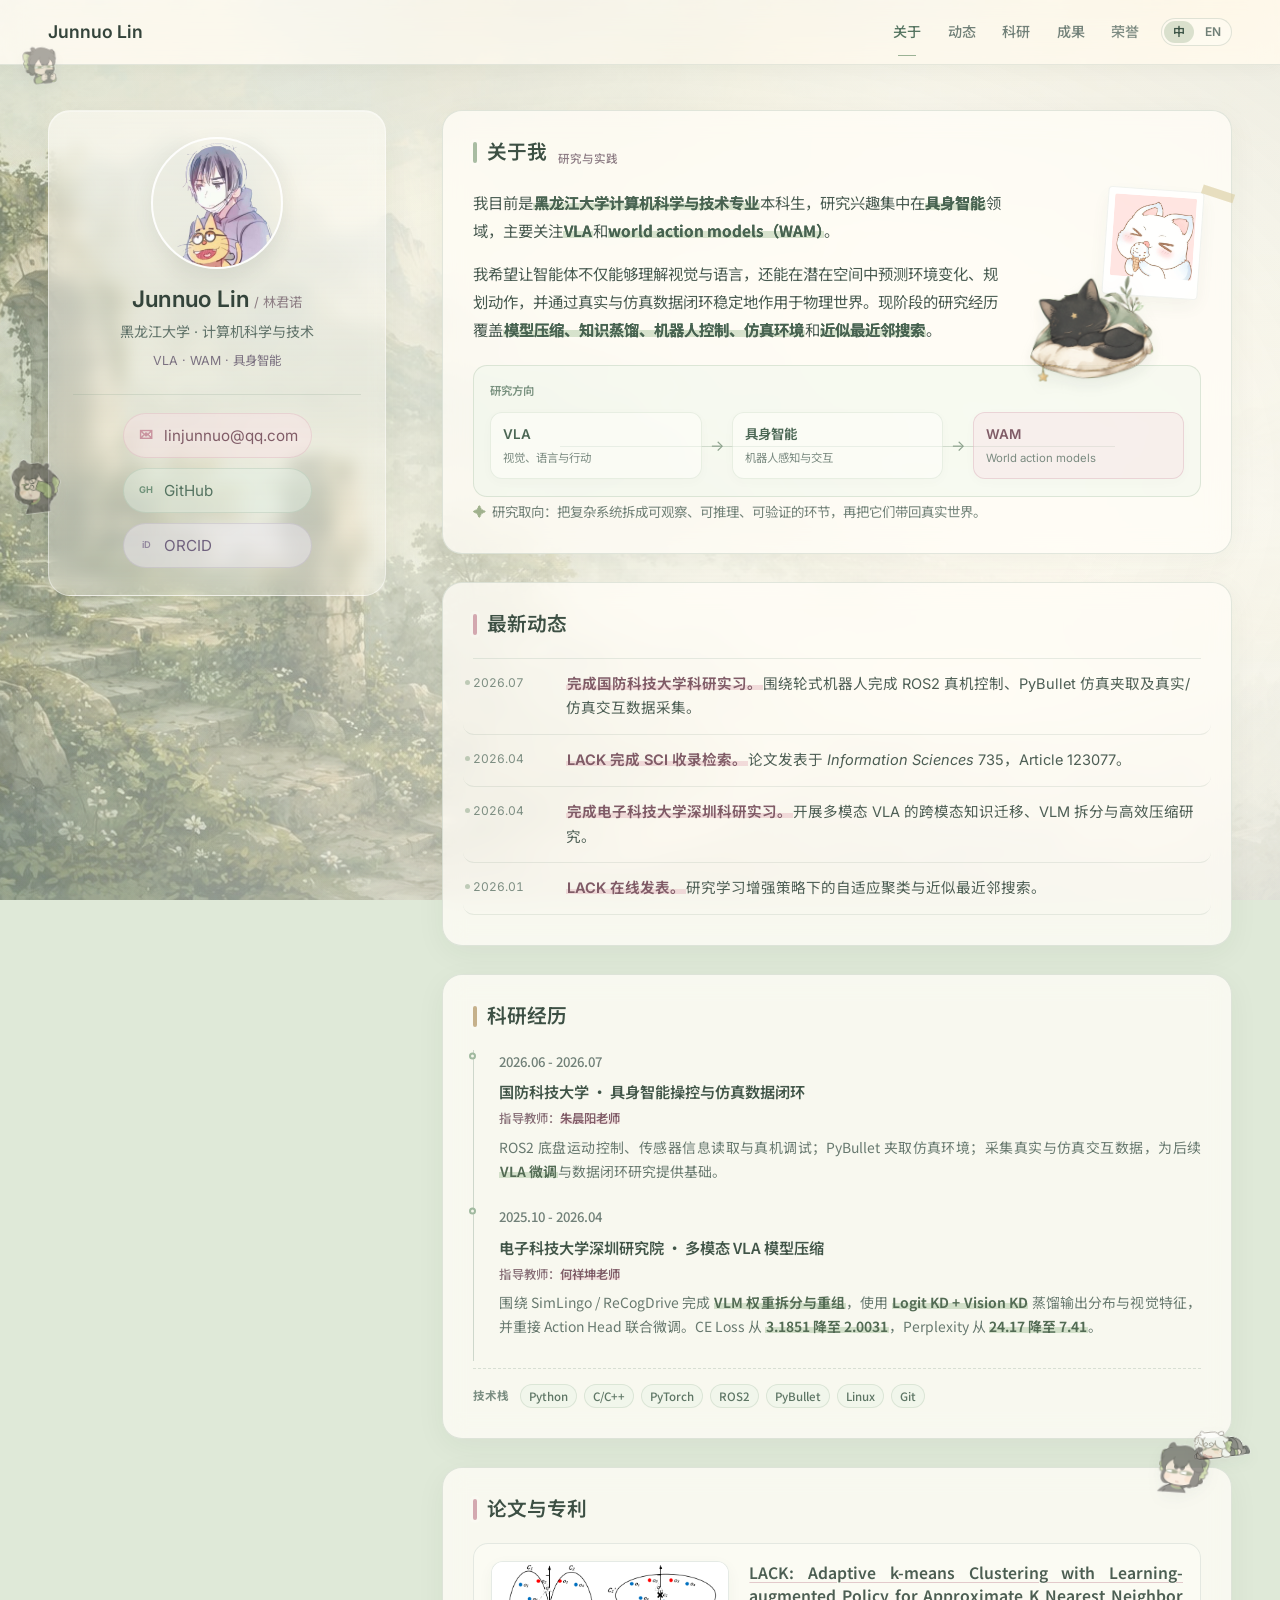
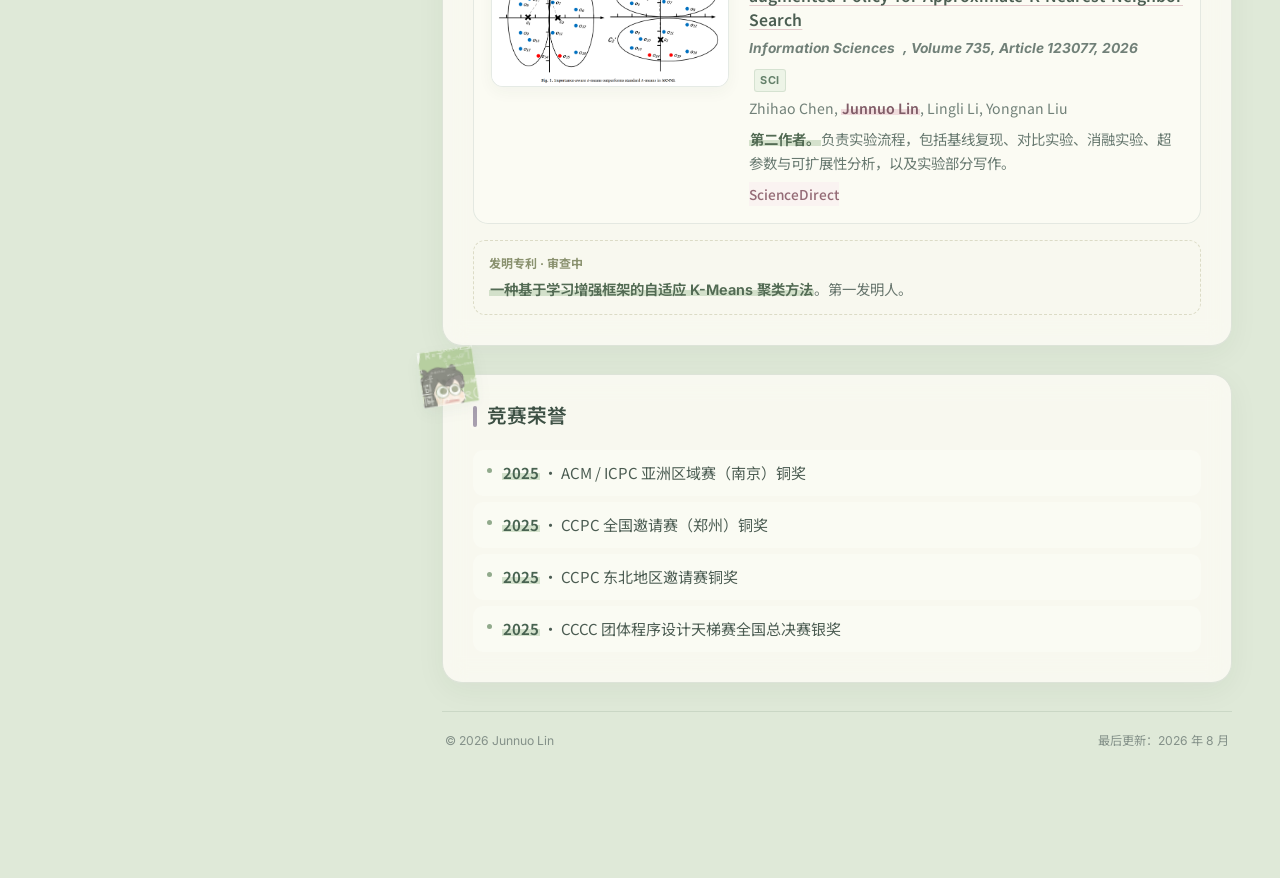
==== commit cee8e57d: "Fix WeChat email link fallback" ====
--- a/versions/v2/index.html
+++ b/versions/v2/index.html
@@ -60,7 +60,7 @@
           </div>
 
           <ul class="profile-links" aria-label="联系方式" data-zh-label="联系方式" data-en-label="Contact links">
-            <li class="profile-email"><a href="mailto:linjunnuo@qq.com">linjunnuo@qq.com</a></li>
+            <li class="profile-email"><a href="mailto:linjunnuo@qq.com" data-email-link data-email="linjunnuo@qq.com" aria-label="向林君诺发送邮件" data-zh-label="向林君诺发送邮件" data-en-label="Email Junnuo Lin">linjunnuo@qq.com</a></li>
             <li class="github-link"><a href="https://github.com/jnlin-re" target="_blank" rel="noreferrer">GitHub</a></li>
             <li><a href="https://orcid.org/0009-0009-2755-1236" target="_blank" rel="noreferrer">ORCID</a></li>
           </ul>
@@ -208,5 +208,6 @@
       </div>
     </section>
   </main>
+  <div class="email-copy-notice" role="status" aria-live="polite" aria-atomic="true" hidden></div>
 </body>
 </html>
--- a/versions/v2/css/scrapbook.css
+++ b/versions/v2/css/scrapbook.css
@@ -3128,3 +3128,34 @@
     height: 104px;
   }
 }
+
+/* WeChat handles mailto itself, so its fallback is an unobtrusive copy status. */
+.scrapbook-theme .email-copy-notice {
+  position: fixed;
+  bottom: max(20px, env(safe-area-inset-bottom));
+  left: 50%;
+  z-index: 2000;
+  width: max-content;
+  max-width: calc(100vw - 32px);
+  padding: 10px 14px;
+  color: #fffdf8;
+  font-family: "Inter", "Noto Sans SC", sans-serif;
+  font-size: .82rem;
+  line-height: 1.45;
+  text-align: center;
+  border: 1px solid rgba(255, 255, 255, .22);
+  border-radius: 12px;
+  background: rgba(61, 75, 64, .92);
+  box-shadow: 0 12px 26px rgba(40, 60, 45, .18);
+  backdrop-filter: blur(12px);
+  -webkit-backdrop-filter: blur(12px);
+  opacity: 0;
+  pointer-events: none;
+  transform: translate(-50%, 10px);
+  transition: opacity .18s ease, transform .18s ease;
+}
+
+.scrapbook-theme .email-copy-notice.is-visible {
+  opacity: 1;
+  transform: translate(-50%, 0);
+}
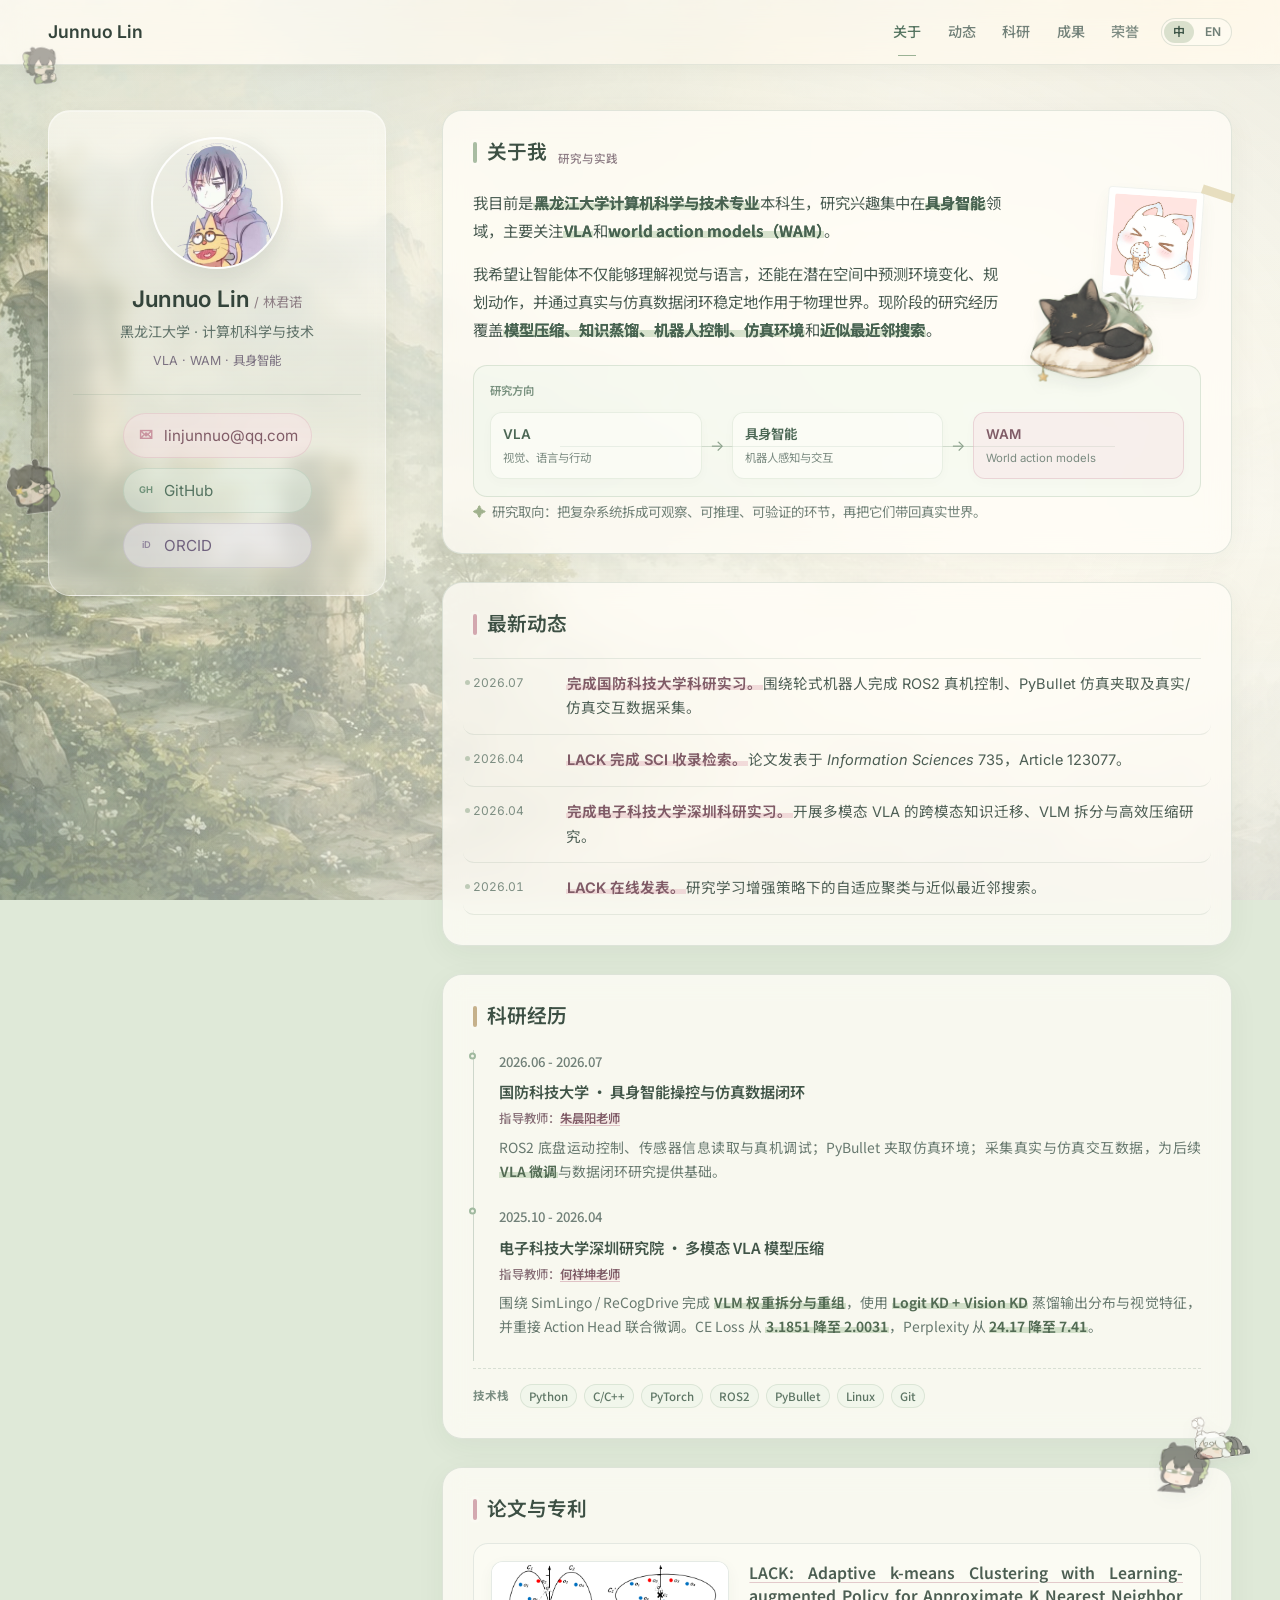
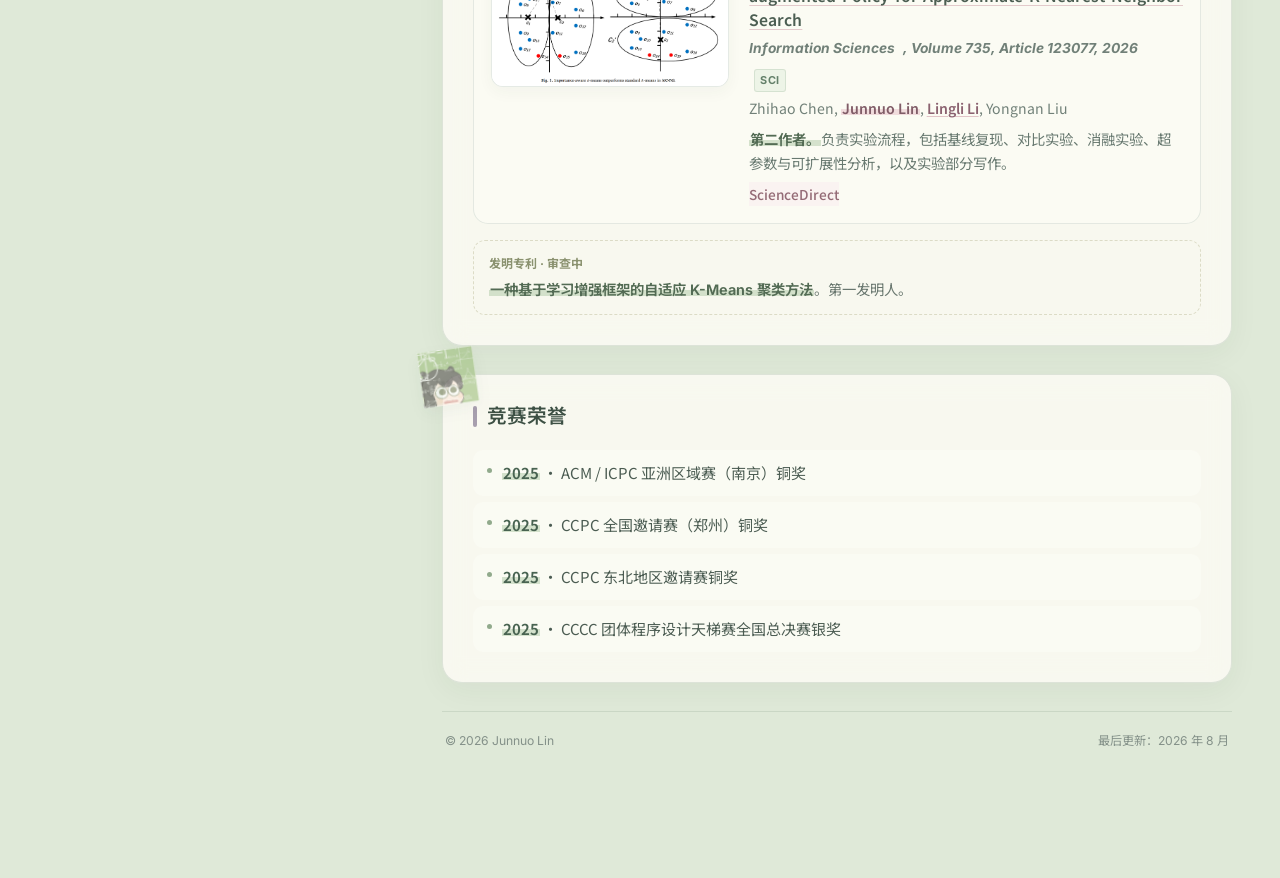
==== commit 479a5ae9: "Link mentor and corresponding author profiles" ====
--- a/versions/v2/index.html
+++ b/versions/v2/index.html
@@ -142,8 +142,8 @@
                 <div class="project-head">
                   <p class="entry-title" data-lang="zh">国防科技大学 · 具身智能操控与仿真数据闭环</p>
                   <p class="entry-title" data-lang="en">National University of Defense Technology · Embodied Control and Sim-to-Real Data Loop</p>
-                  <p class="entry-mentor" data-lang="zh">指导教师：<span class="mentor-name">朱晨阳老师</span></p>
-                  <p class="entry-mentor" data-lang="en">Mentor: <span class="mentor-name">Chenyang Zhu</span></p>
+                  <p class="entry-mentor" data-lang="zh">指导教师：<a class="mentor-name mentor-link" href="https://www.zhuchenyang.net/" target="_blank" rel="noreferrer" aria-label="朱晨阳老师的个人主页（在新窗口打开）">朱晨阳老师</a></p>
+                  <p class="entry-mentor" data-lang="en">Mentor: <a class="mentor-name mentor-link" href="https://www.zhuchenyang.net/" target="_blank" rel="noreferrer" aria-label="Chenyang Zhu's homepage (opens in a new tab)">Chenyang Zhu</a></p>
                   <p class="entry-sub" data-lang="zh">ROS2 底盘运动控制、传感器信息读取与真机调试；PyBullet 夹取仿真环境；采集真实与仿真交互数据，为后续 <strong>VLA 微调</strong>与数据闭环研究提供基础。</p>
                   <p class="entry-sub" data-lang="en">Integrated ROS2 chassis control, sensor access, and real-robot debugging; built a PyBullet grasping environment; and collected real/sim interaction data for later <strong>VLA fine-tuning</strong> and closed-loop research.</p>
                 </div>
@@ -153,8 +153,8 @@
                 <div class="project-head">
                   <p class="entry-title" data-lang="zh">电子科技大学深圳研究院 · 多模态 VLA 模型压缩</p>
                   <p class="entry-title" data-lang="en">UESTC Shenzhen · Multimodal VLA Model Compression</p>
-                  <p class="entry-mentor" data-lang="zh">指导教师：<span class="mentor-name">何祥坤老师</span></p>
-                  <p class="entry-mentor" data-lang="en">Mentor: <span class="mentor-name">Xiangkun He</span></p>
+                  <p class="entry-mentor" data-lang="zh">指导教师：<a class="mentor-name mentor-link" href="https://xiangkunhe.github.io/" target="_blank" rel="noreferrer" aria-label="何祥坤老师的个人主页（在新窗口打开）">何祥坤老师</a></p>
+                  <p class="entry-mentor" data-lang="en">Mentor: <a class="mentor-name mentor-link" href="https://xiangkunhe.github.io/" target="_blank" rel="noreferrer" aria-label="Xiangkun He's homepage (opens in a new tab)">Xiangkun He</a></p>
                   <p class="entry-sub" data-lang="zh">围绕 SimLingo / ReCogDrive 完成 <strong>VLM 权重拆分与重组</strong>，使用 <strong>Logit KD + Vision KD</strong> 蒸馏输出分布与视觉特征，并重接 Action Head 联合微调。CE Loss 从 <strong>3.1851 降至 2.0031</strong>，Perplexity 从 <strong>24.17 降至 7.41</strong>。</p>
                   <p class="entry-sub" data-lang="en">Decoupled and reorganized <strong>VLM weights</strong> from SimLingo / ReCogDrive-related models, then used <strong>Logit KD + Vision KD</strong> and action-head fine-tuning. CE Loss decreased from <strong>3.1851 to 2.0031</strong>, and Perplexity from <strong>24.17 to 7.41</strong>.</p>
                 </div>
@@ -176,7 +176,7 @@
               <div class="pub-content">
                 <p class="pub-title"><a href="https://www.sciencedirect.com/science/article/abs/pii/S0020025526000083" target="_blank" rel="noreferrer">LACK: Adaptive k-means Clustering with Learning-augmented Policy for Approximate K Nearest Neighbor Search</a></p>
                 <p class="pub-venue"><em>Information Sciences</em>, Volume 735, Article 123077, 2026 <span class="pub-venue-tag">SCI</span></p>
-                <p class="pub-authors">Zhihao Chen, <strong class="author-highlight">Junnuo Lin</strong>, Lingli Li, Yongnan Liu</p>
+                <p class="pub-authors">Zhihao Chen, <strong class="author-highlight">Junnuo Lin</strong>, <a class="author-profile-link" href="https://orcid.org/0000-0001-8898-5817" target="_blank" rel="noreferrer" aria-label="Lingli Li's ORCID profile (opens in a new tab)">Lingli Li</a>, Yongnan Liu</p>
                 <p class="pub-desc" data-lang="zh"><strong>第二作者。</strong>负责实验流程，包括基线复现、对比实验、消融实验、超参数与可扩展性分析，以及实验部分写作。</p>
                 <p class="pub-desc" data-lang="en"><strong>Second author.</strong> Contributed the experimental pipeline, including baseline reproduction, comparative and ablation studies, hyperparameter and scalability analysis, and writing the experimental section.</p>
                 <div class="pub-links"><a href="https://www.sciencedirect.com/science/article/abs/pii/S0020025526000083" target="_blank" rel="noreferrer">ScienceDirect</a></div>
--- a/versions/v2/css/scrapbook.css
+++ b/versions/v2/css/scrapbook.css
@@ -3087,6 +3087,32 @@
   );
 }
 
+.scrapbook-theme .mentor-link,
+.scrapbook-theme .author-profile-link {
+  text-decoration-line: underline;
+  text-decoration-color: rgba(201, 147, 159, .52);
+  text-decoration-thickness: 1px;
+  text-underline-offset: .16em;
+}
+
+.scrapbook-theme .mentor-link:hover,
+.scrapbook-theme .author-profile-link:hover {
+  color: #754d5a;
+  text-decoration-color: var(--accent-rose);
+}
+
+.scrapbook-theme .pub-authors .author-profile-link {
+  color: #8b6270;
+  font-weight: 600;
+}
+
+.scrapbook-theme .mentor-link:focus-visible,
+.scrapbook-theme .author-profile-link:focus-visible {
+  outline: 2px solid rgba(201, 147, 159, .72);
+  outline-offset: 3px;
+  border-radius: 2px;
+}
+
 .scrapbook-theme .pub-links a,
 .scrapbook-theme .current-version-link {
   color: #946b76;
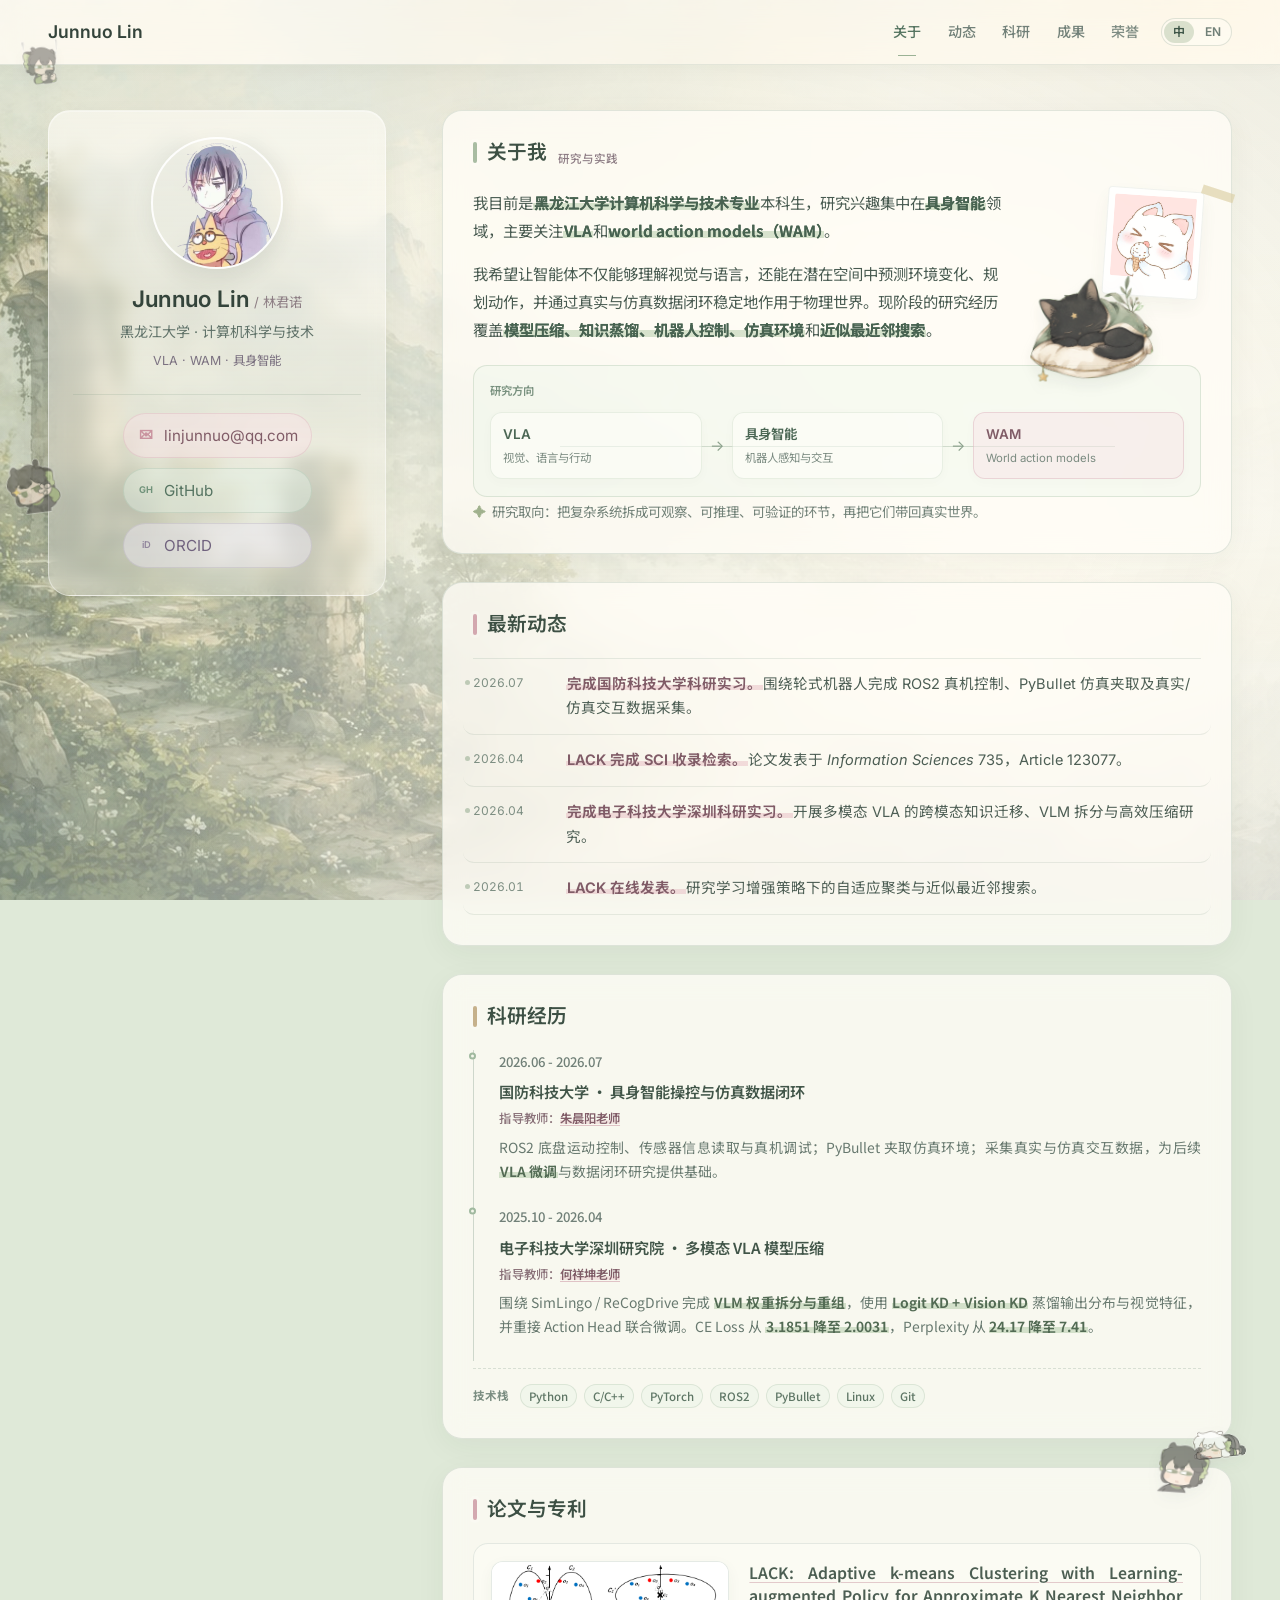
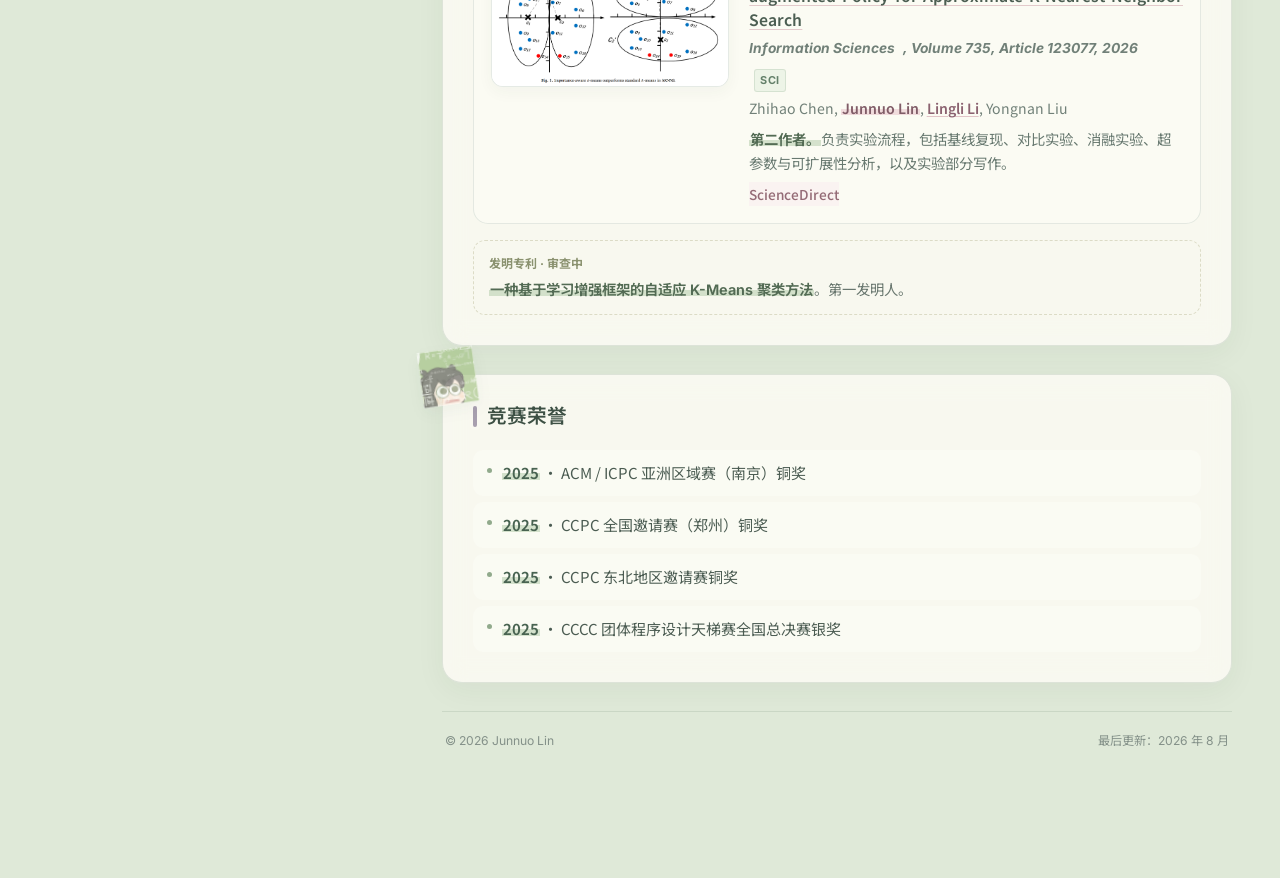
==== commit 1776b60f: "Link Lingli Li to faculty homepage" ====
--- a/versions/v2/index.html
+++ b/versions/v2/index.html
@@ -176,7 +176,7 @@
               <div class="pub-content">
                 <p class="pub-title"><a href="https://www.sciencedirect.com/science/article/abs/pii/S0020025526000083" target="_blank" rel="noreferrer">LACK: Adaptive k-means Clustering with Learning-augmented Policy for Approximate K Nearest Neighbor Search</a></p>
                 <p class="pub-venue"><em>Information Sciences</em>, Volume 735, Article 123077, 2026 <span class="pub-venue-tag">SCI</span></p>
-                <p class="pub-authors">Zhihao Chen, <strong class="author-highlight">Junnuo Lin</strong>, <a class="author-profile-link" href="https://orcid.org/0000-0001-8898-5817" target="_blank" rel="noreferrer" aria-label="Lingli Li's ORCID profile (opens in a new tab)">Lingli Li</a>, Yongnan Liu</p>
+                <p class="pub-authors">Zhihao Chen, <strong class="author-highlight">Junnuo Lin</strong>, <a class="author-profile-link" href="https://jsj.hlju.edu.cn/info/1100/2128.htm" target="_blank" rel="noreferrer" aria-label="Lingli Li's faculty homepage (opens in a new tab)">Lingli Li</a>, Yongnan Liu</p>
                 <p class="pub-desc" data-lang="zh"><strong>第二作者。</strong>负责实验流程，包括基线复现、对比实验、消融实验、超参数与可扩展性分析，以及实验部分写作。</p>
                 <p class="pub-desc" data-lang="en"><strong>Second author.</strong> Contributed the experimental pipeline, including baseline reproduction, comparative and ablation studies, hyperparameter and scalability analysis, and writing the experimental section.</p>
                 <div class="pub-links"><a href="https://www.sciencedirect.com/science/article/abs/pii/S0020025526000083" target="_blank" rel="noreferrer">ScienceDirect</a></div>
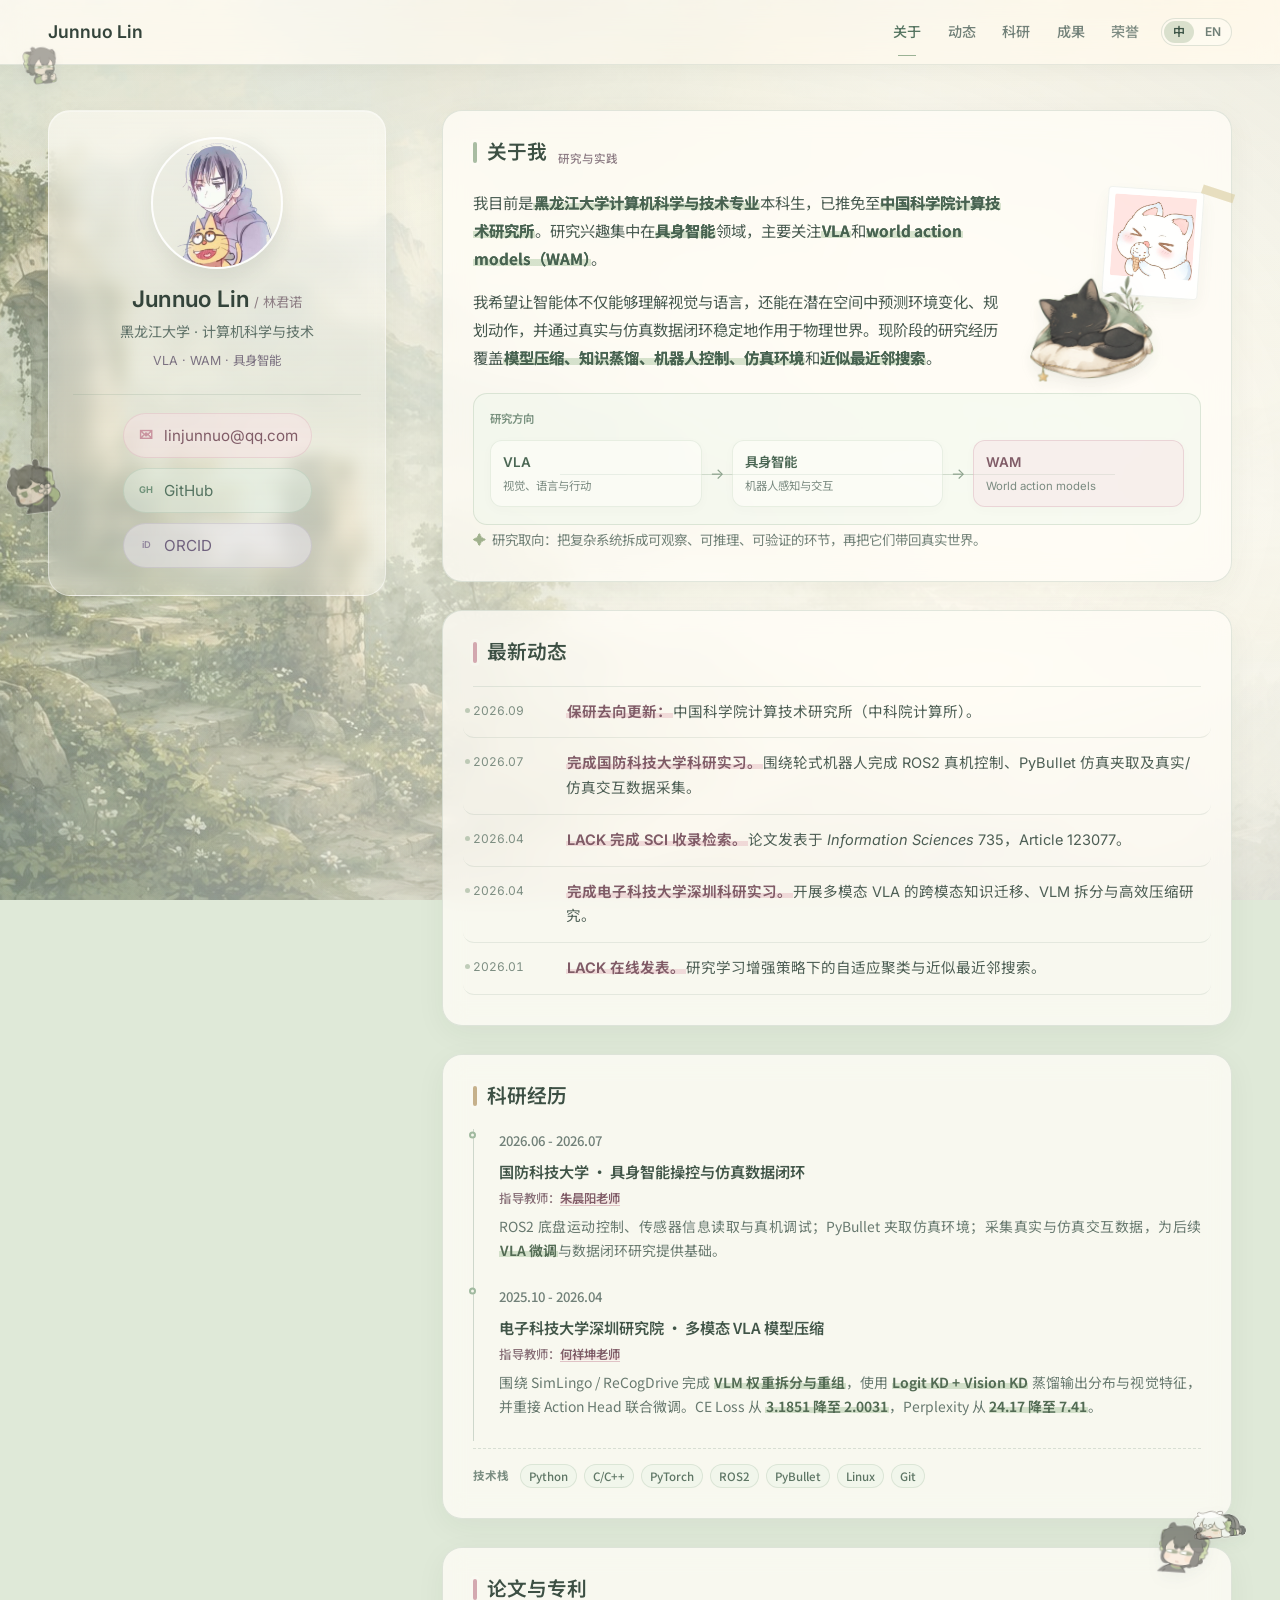
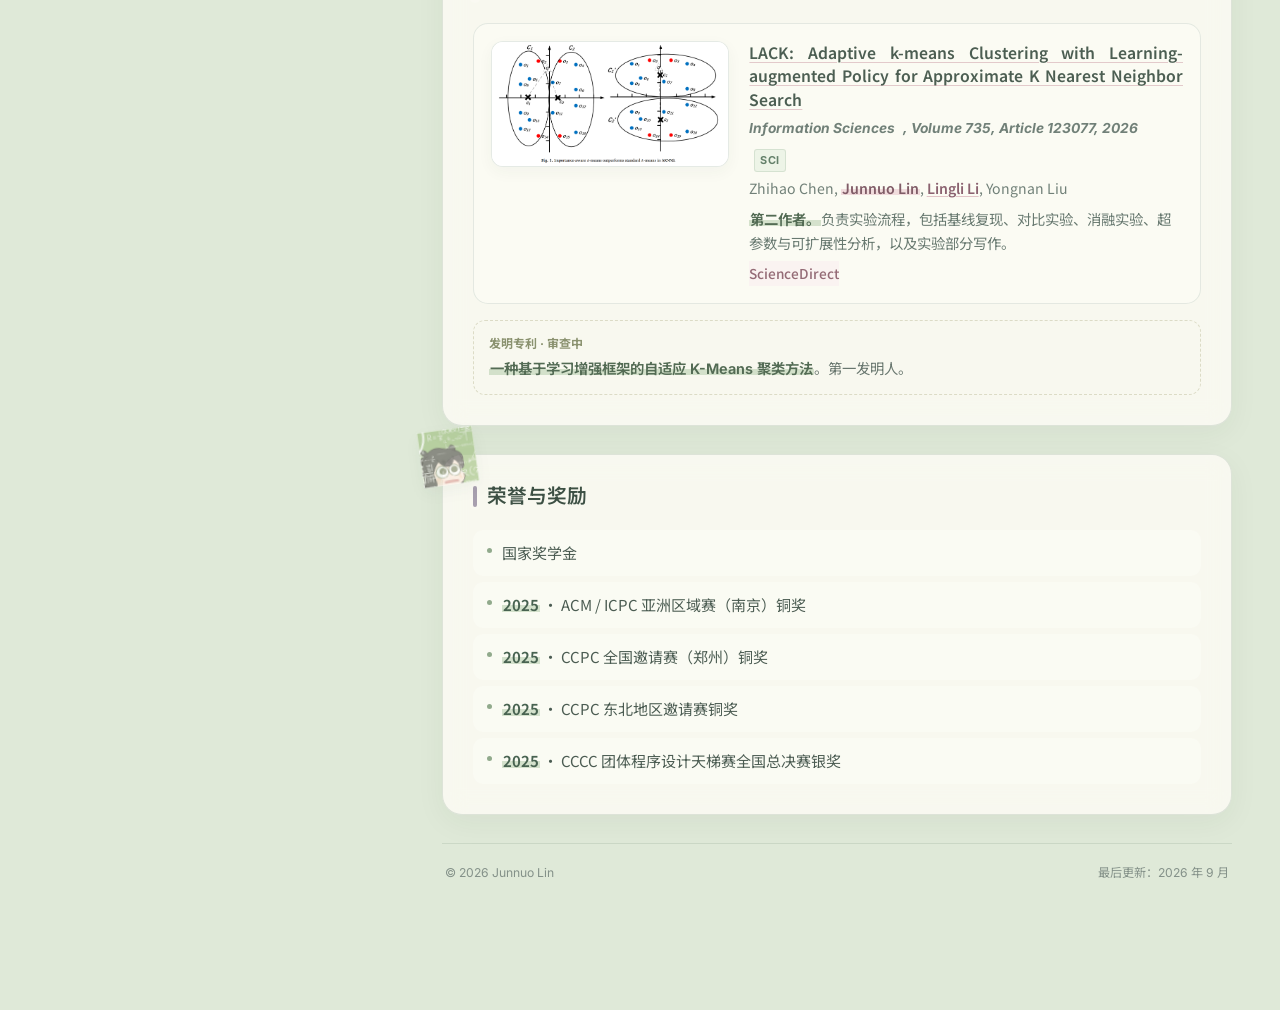
==== commit 49760ade: "Update postgraduate destination and National Scholarship" ====
--- a/versions/v2/index.html
+++ b/versions/v2/index.html
@@ -79,8 +79,8 @@
                 <img class="sleepy-cat" src="assets/original-black-cat-mascot.png" alt="">
               </div>
               <div class="about-copy">
-                <p data-lang="zh">我目前是<strong>黑龙江大学计算机科学与技术专业</strong>本科生，研究兴趣集中在<strong>具身智能</strong>领域，主要关注<strong>VLA</strong>和<strong>world action models（WAM）</strong>。</p>
-                <p data-lang="en">I am an undergraduate student in <strong>Computer Science and Technology at Heilongjiang University</strong>. My research interests center on <strong>embodied intelligence</strong>, with a focus on <strong>VLA</strong> and <strong>world action models (WAM)</strong>.</p>
+                <p data-lang="zh">我目前是<strong>黑龙江大学计算机科学与技术专业</strong>本科生，已推免至<strong>中国科学院计算技术研究所</strong>。研究兴趣集中在<strong>具身智能</strong>领域，主要关注<strong>VLA</strong>和<strong>world action models（WAM）</strong>。</p>
+                <p data-lang="en">I am an undergraduate student in <strong>Computer Science and Technology at Heilongjiang University</strong> and will pursue graduate studies at the <strong>Institute of Computing Technology, Chinese Academy of Sciences (ICT, CAS)</strong> through recommendation-based admission. My research interests center on <strong>embodied intelligence</strong>, with a focus on <strong>VLA</strong> and <strong>world action models (WAM)</strong>.</p>
                 <p data-lang="zh">我希望让智能体不仅能够理解视觉与语言，还能在潜在空间中预测环境变化、规划动作，并通过真实与仿真数据闭环稳定地作用于物理世界。现阶段的研究经历覆盖<strong>模型压缩、知识蒸馏、机器人控制、仿真环境</strong>和<strong>近似最近邻搜索</strong>。</p>
                 <p data-lang="en">I am interested in agents that go beyond visual-language understanding to predict environmental dynamics, plan actions in latent space, and interact reliably with the physical world through real-to-simulation data loops. My current experience spans <strong>model compression, knowledge distillation, robot control, simulation</strong>, and <strong>approximate nearest-neighbor search</strong>.</p>
                 <div class="academic-route" aria-label="研究方向" data-zh-label="研究方向" data-en-label="Research focus">
@@ -102,6 +102,13 @@
           <section id="news" class="section news" aria-labelledby="news-title">
             <div class="section-heading"><h2 id="news-title" class="section-title"><span data-lang="zh">最新动态</span><span data-lang="en">News</span></h2></div>
             <ul class="news-list">
+              <li class="news-item">
+                <time datetime="2026-09" class="news-date">2026.09</time>
+                <div class="news-copy">
+                  <p data-lang="zh"><strong>保研去向更新：</strong>中国科学院计算技术研究所（中科院计算所）。</p>
+                  <p data-lang="en"><strong>Postgraduate destination update:</strong> Institute of Computing Technology, Chinese Academy of Sciences (ICT, CAS), through recommendation-based admission.</p>
+                </div>
+              </li>
               <li class="news-item">
                 <time datetime="2026-07" class="news-date">2026.07</time>
                 <div class="news-copy">
@@ -191,8 +198,9 @@
 
           <section id="honors" class="section" aria-labelledby="honors-title">
             <img class="section-sticker award-sticker" src="assets/sticker-math.gif" alt="" aria-hidden="true">
-          <h2 id="honors-title" class="section-title"><span data-lang="zh">竞赛荣誉</span><span data-lang="en">Honors</span></h2>
+          <h2 id="honors-title" class="section-title"><span data-lang="zh">荣誉与奖励</span><span data-lang="en">Honors</span></h2>
           <ul class="award-list">
+              <li class="award-item"><span data-lang="zh">国家奖学金</span><span data-lang="en">National Scholarship</span></li>
               <li class="award-item"><strong>2025</strong> · <span data-lang="zh">ACM / ICPC 亚洲区域赛（南京）铜奖</span><span data-lang="en">ACM / ICPC Asia Regional Contest, Nanjing - Bronze Medal</span></li>
               <li class="award-item"><strong>2025</strong> · <span data-lang="zh">CCPC 全国邀请赛（郑州）铜奖</span><span data-lang="en">CCPC National Invitational Contest, Zhengzhou - Bronze Medal</span></li>
               <li class="award-item"><strong>2025</strong> · <span data-lang="zh">CCPC 东北地区邀请赛铜奖</span><span data-lang="en">CCPC Northeast Invitational Contest - Bronze Medal</span></li>
@@ -202,7 +210,7 @@
 
           <footer class="site-footer">
             <p>© 2026 Junnuo Lin</p>
-            <p><span data-lang="zh">最后更新：2026 年 8 月</span><span data-lang="en">Last updated: August 2026</span></p>
+            <p><span data-lang="zh">最后更新：2026 年 9 月</span><span data-lang="en">Last updated: September 2026</span></p>
           </footer>
         </div>
       </div>
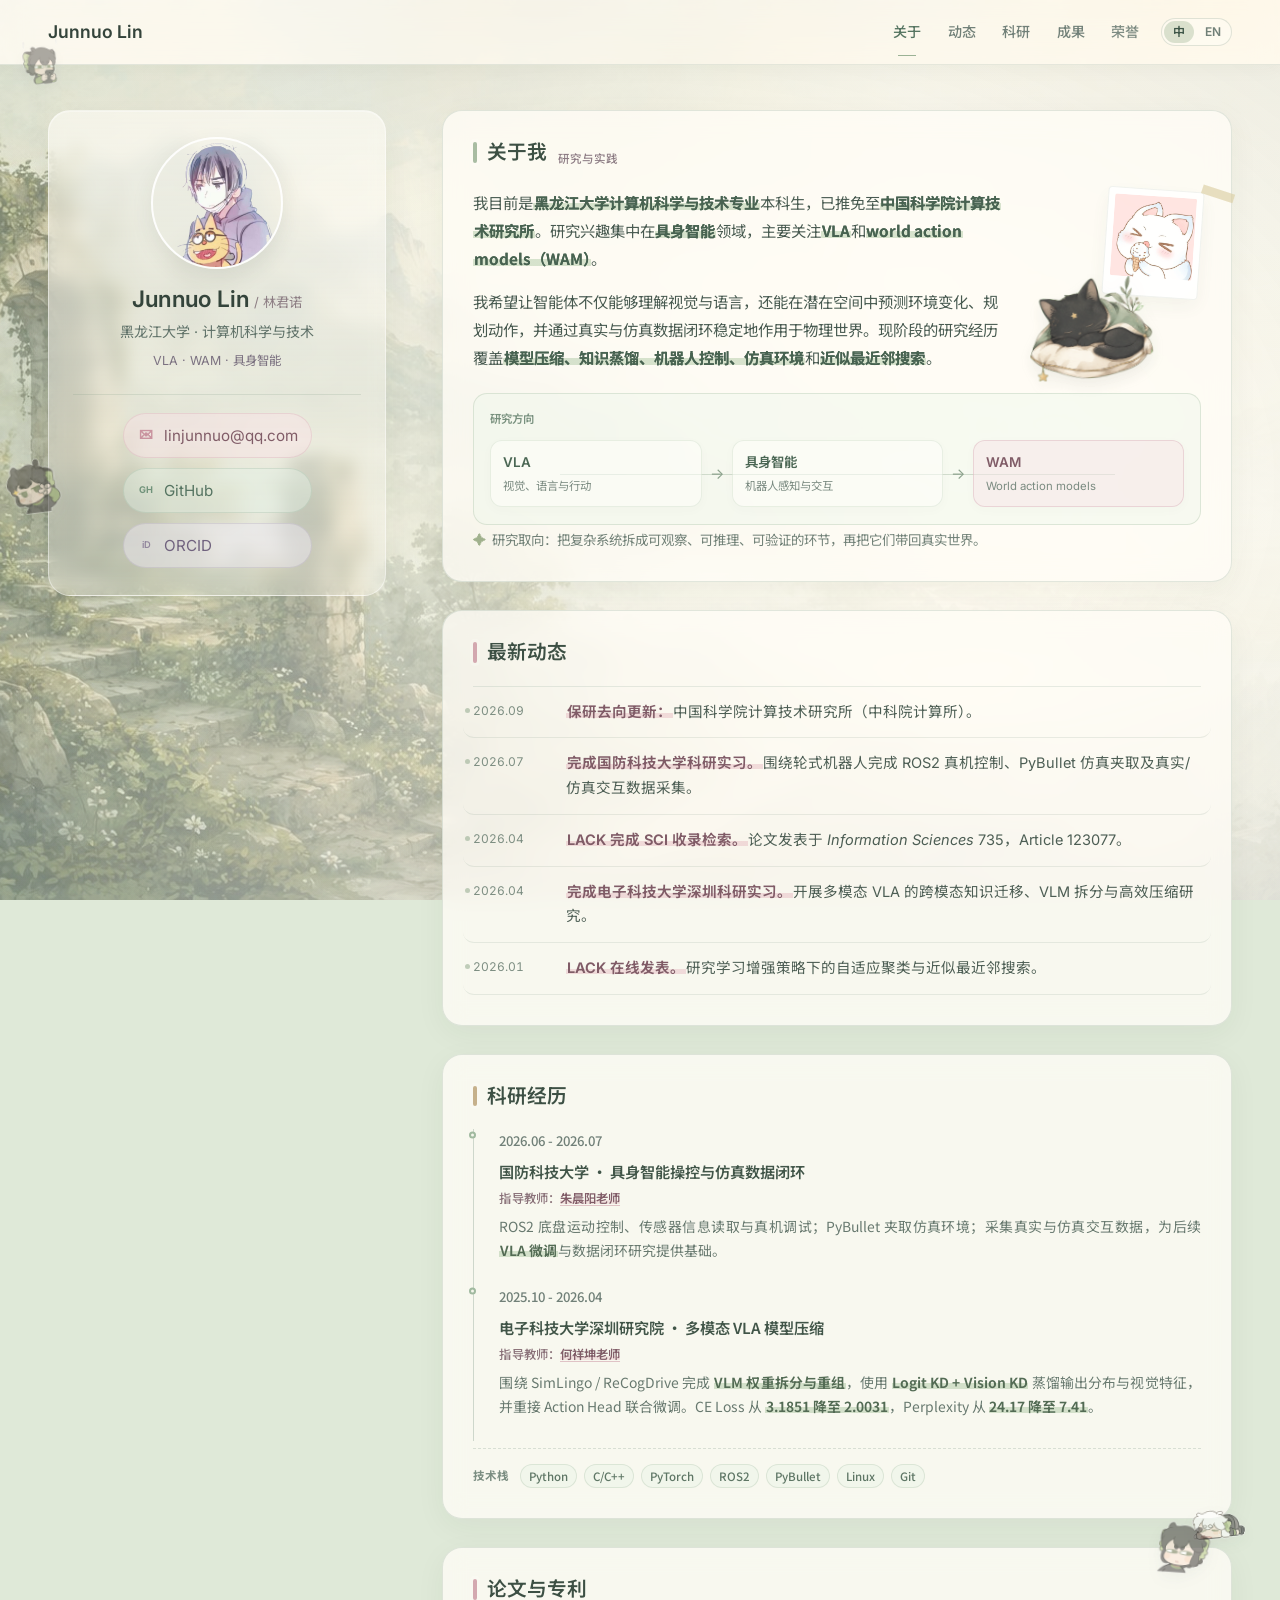
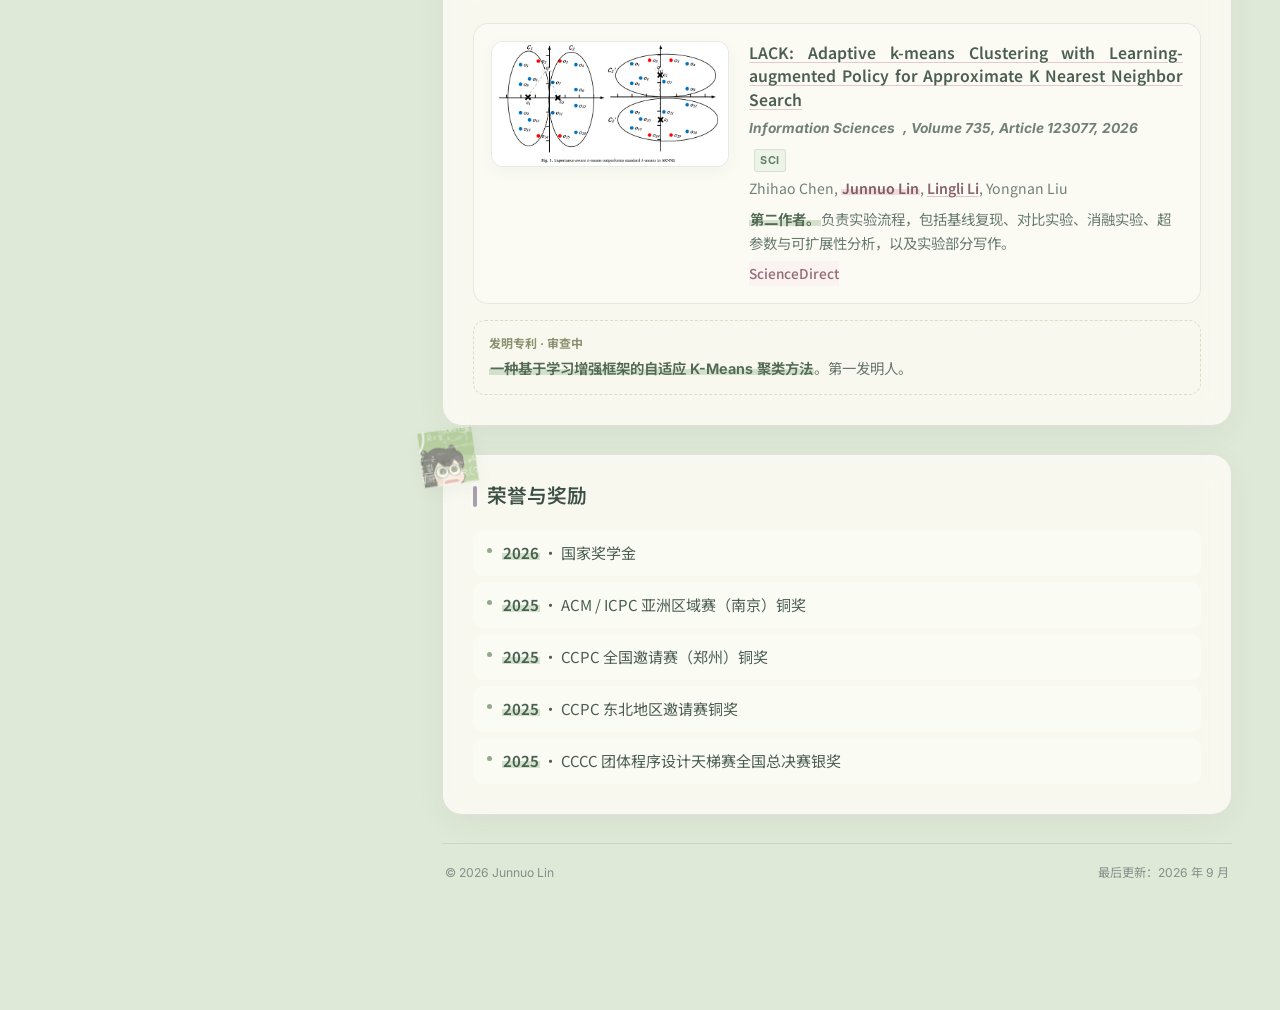
==== commit fa6762e7: "Add 2026 National Scholarship award year" ====
--- a/versions/v2/index.html
+++ b/versions/v2/index.html
@@ -200,7 +200,7 @@
             <img class="section-sticker award-sticker" src="assets/sticker-math.gif" alt="" aria-hidden="true">
           <h2 id="honors-title" class="section-title"><span data-lang="zh">荣誉与奖励</span><span data-lang="en">Honors</span></h2>
           <ul class="award-list">
-              <li class="award-item"><span data-lang="zh">国家奖学金</span><span data-lang="en">National Scholarship</span></li>
+              <li class="award-item"><strong>2026</strong> · <span data-lang="zh">国家奖学金</span><span data-lang="en">National Scholarship</span></li>
               <li class="award-item"><strong>2025</strong> · <span data-lang="zh">ACM / ICPC 亚洲区域赛（南京）铜奖</span><span data-lang="en">ACM / ICPC Asia Regional Contest, Nanjing - Bronze Medal</span></li>
               <li class="award-item"><strong>2025</strong> · <span data-lang="zh">CCPC 全国邀请赛（郑州）铜奖</span><span data-lang="en">CCPC National Invitational Contest, Zhengzhou - Bronze Medal</span></li>
               <li class="award-item"><strong>2025</strong> · <span data-lang="zh">CCPC 东北地区邀请赛铜奖</span><span data-lang="en">CCPC Northeast Invitational Contest - Bronze Medal</span></li>
